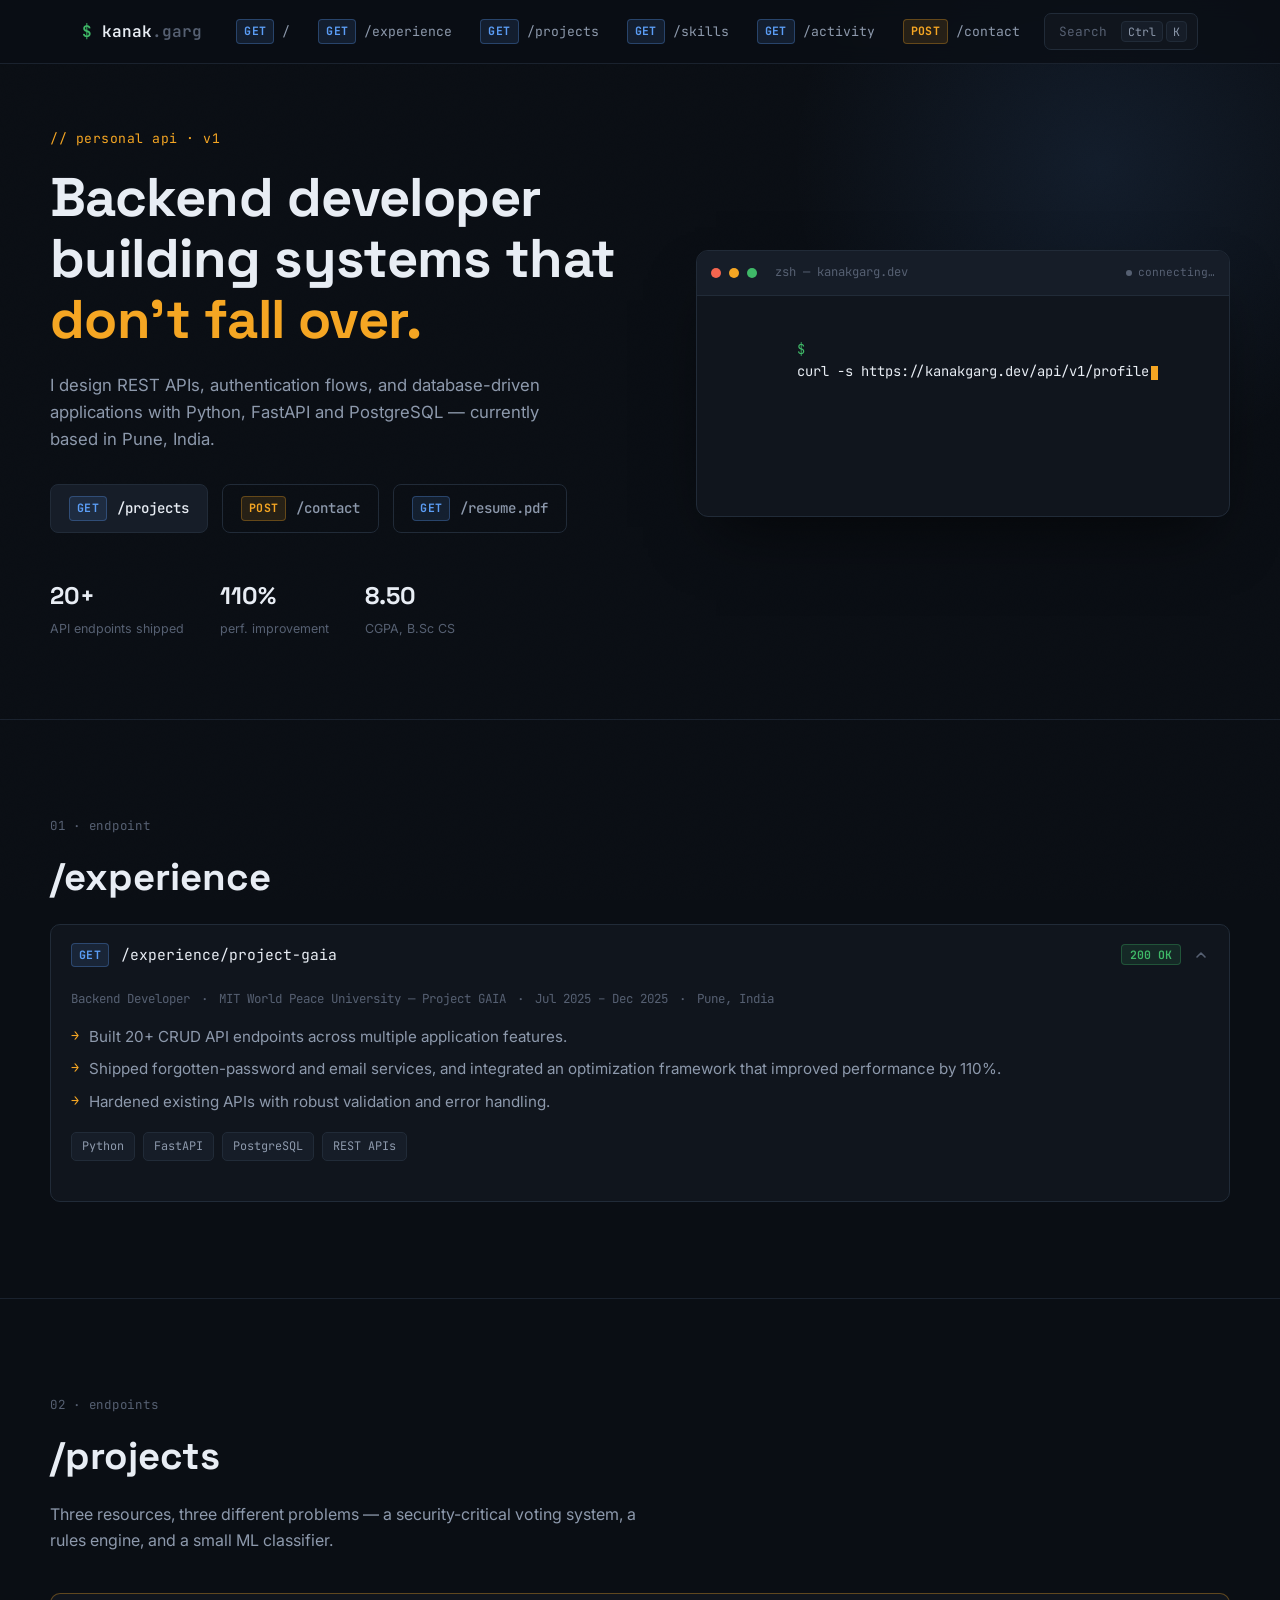
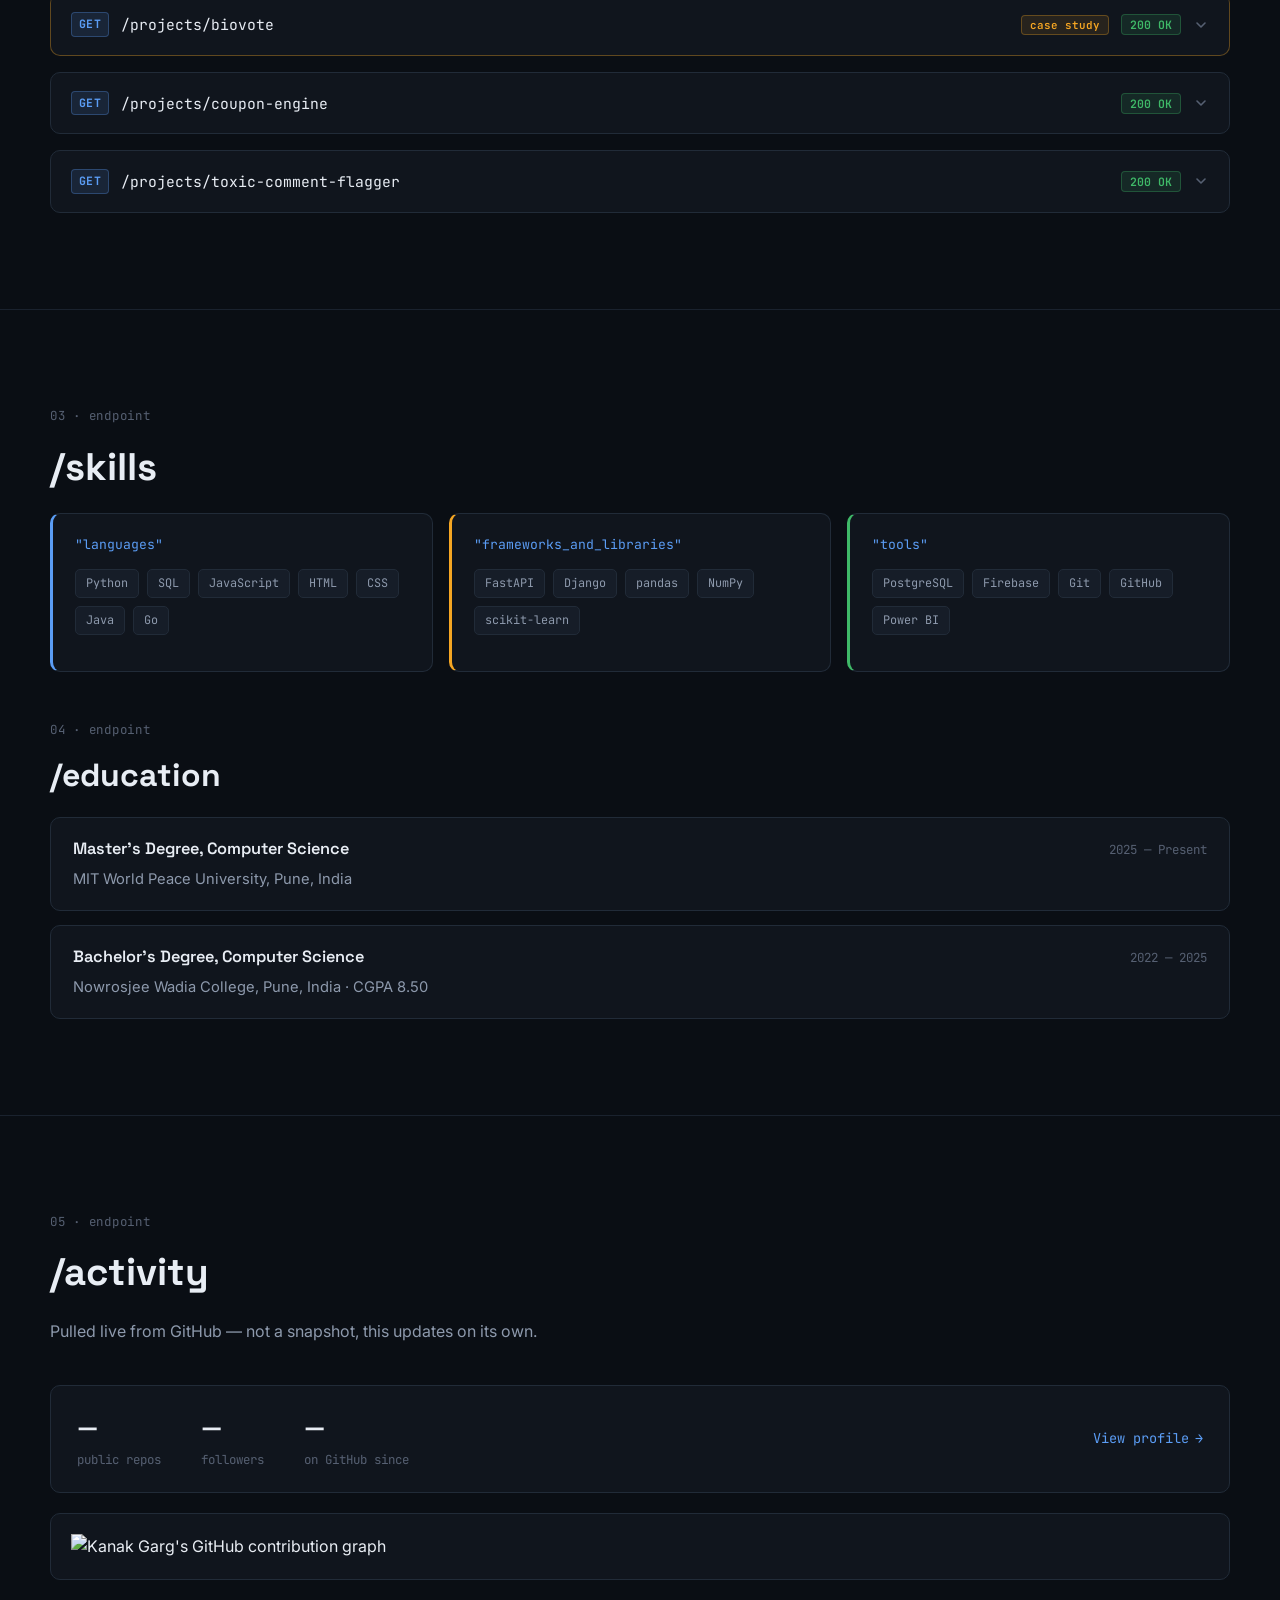
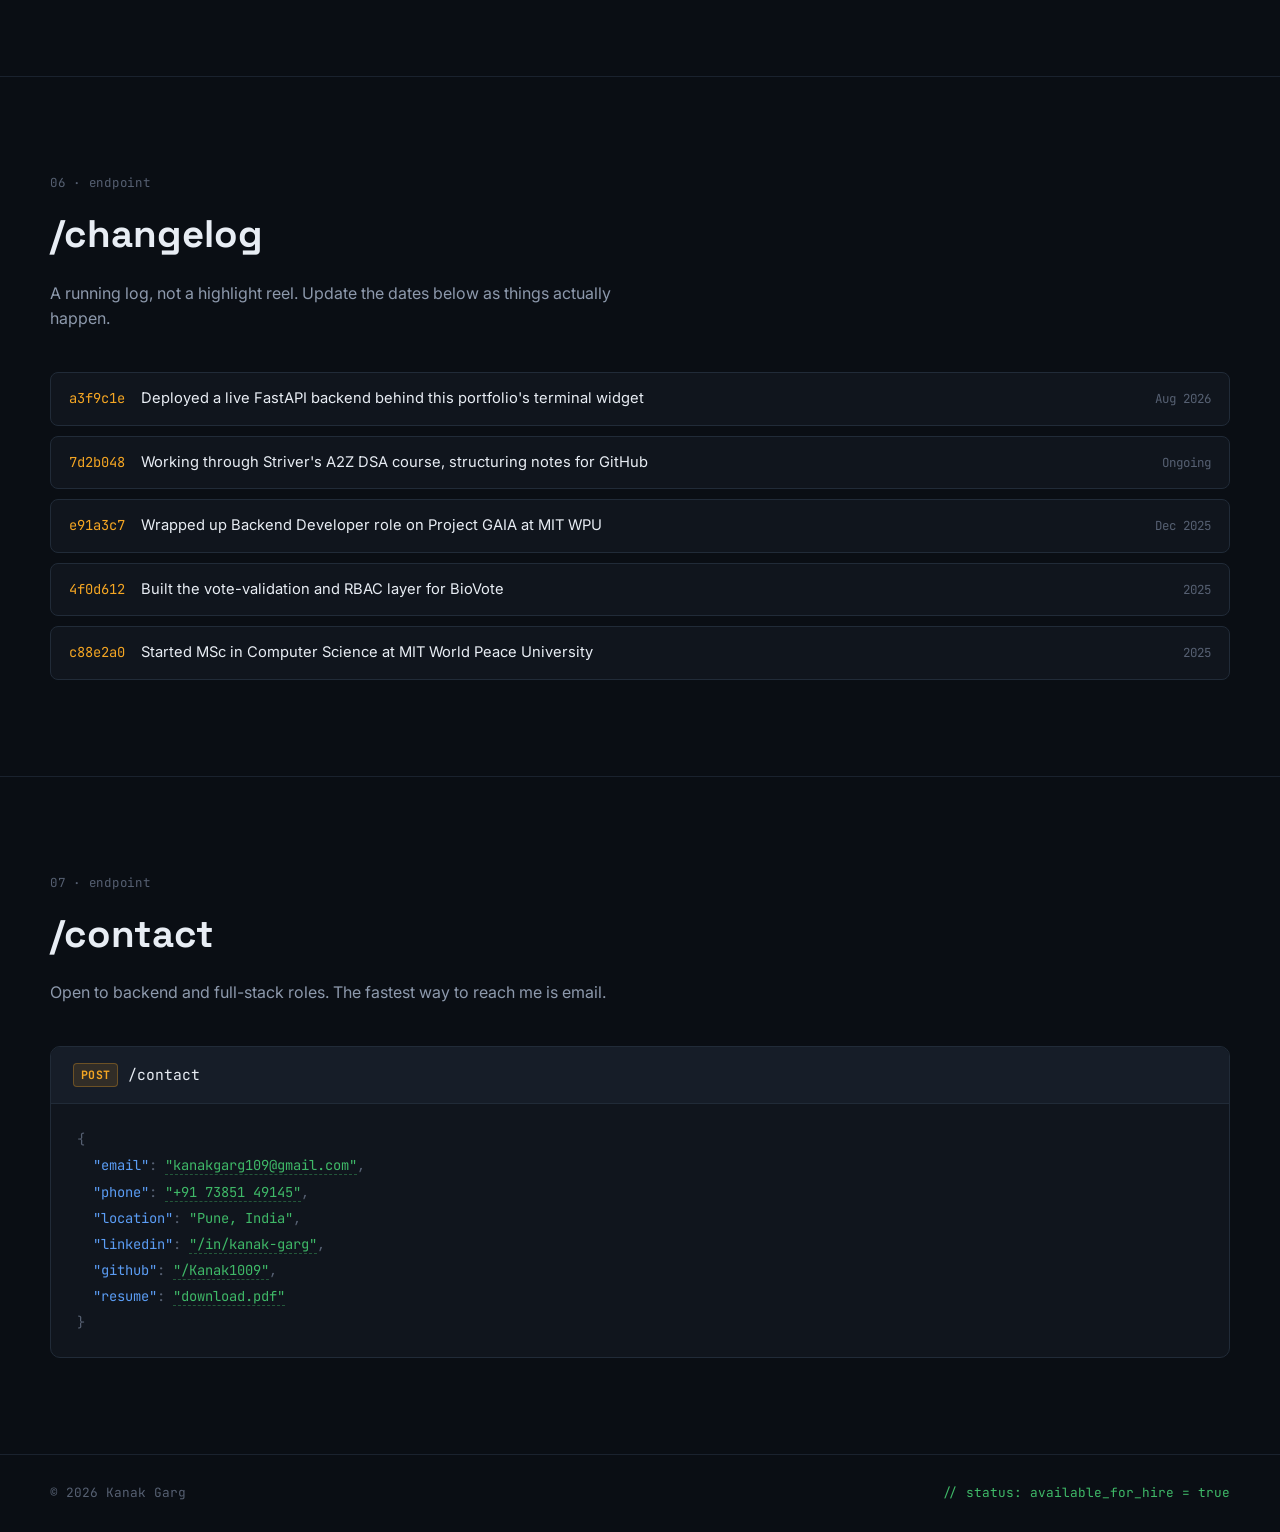
==== frontend/index.html @ e3834c94 "fix og:image and og:url to use absolute real domain" ====
<!DOCTYPE html>
<html lang="en">
<head>
<meta charset="UTF-8">
<meta name="viewport" content="width=device-width, initial-scale=1.0">
<title>Kanak Garg — Backend Developer</title>
<meta name="description" content="Kanak Garg — Backend Developer specializing in Python, FastAPI, PostgreSQL and REST API development.">

<link rel="icon" href="favicon.svg" type="image/svg+xml">
<link rel="alternate icon" href="favicon.png" type="image/png">

<meta property="og:type" content="website">
<meta property="og:title" content="Kanak Garg — Backend Developer">
<meta property="og:description" content="Backend Developer specializing in Python, FastAPI, PostgreSQL and REST API development.">
<meta property="og:image" content="https://kanak1009.github.io/KanakGarg/og-image.png">
<meta property="og:url" content="https://kanak1009.github.io/KanakGarg/">
<meta name="twitter:card" content="summary_large_image">
<meta name="twitter:title" content="Kanak Garg — Backend Developer">
<meta name="twitter:description" content="Backend Developer specializing in Python, FastAPI, PostgreSQL and REST API development.">
<meta name="twitter:image" content="https://kanak1009.github.io/KanakGarg/og-image.png">

<link rel="preconnect" href="https://fonts.googleapis.com">
<link rel="preconnect" href="https://fonts.gstatic.com" crossorigin>
<link href="https://fonts.googleapis.com/css2?family=Space+Grotesk:wght@400;500;600;700&family=JetBrains+Mono:wght@400;500;600;700&family=Inter:wght@400;500;600&display=swap" rel="stylesheet">
<link rel="stylesheet" href="style.css">

<script type="application/ld+json">
{
  "@context": "https://schema.org",
  "@type": "Person",
  "name": "Kanak Garg",
  "jobTitle": "Backend Developer",
  "email": "mailto:kanakgarg109@gmail.com",
  "telephone": "+91-7385149145",
  "address": { "@type": "PostalAddress", "addressLocality": "Pune", "addressCountry": "IN" },
  "url": "https://kanak1009.github.io/KanakGarg/",
  "sameAs": [
    "https://www.linkedin.com/in/kanak-garg-a339a3293/",
    "https://github.com/Kanak1009"
  ],
  "alumniOf": [
    { "@type": "CollegeOrUniversity", "name": "MIT World Peace University" },
    { "@type": "CollegeOrUniversity", "name": "Nowrosjee Wadia College" }
  ]
}
</script>
</head>
<body>

<div class="noise-overlay" aria-hidden="true"></div>

<!-- NAV -->
<nav class="navbar" id="navbar">
  <div class="nav-inner">
    <a href="#top" class="nav-logo">
      <span class="prompt-char">$</span> kanak<span class="dim">.garg</span>
    </a>
    <button class="nav-toggle" id="navToggle" aria-label="Toggle navigation" aria-expanded="false">
      <span></span><span></span><span></span>
    </button>
    <div class="nav-right">
      <ul class="nav-links" id="navLinks">
        <li><a href="#top"><span class="route-method get">GET</span>/</a></li>
        <li><a href="#experience"><span class="route-method get">GET</span>/experience</a></li>
        <li><a href="#projects"><span class="route-method get">GET</span>/projects</a></li>
        <li><a href="#skills"><span class="route-method get">GET</span>/skills</a></li>
        <li><a href="#activity"><span class="route-method get">GET</span>/activity</a></li>
        <li><a href="#contact"><span class="route-method post">POST</span>/contact</a></li>
      </ul>
      <button class="cmdk-trigger" id="cmdkTrigger" aria-label="Open command palette" type="button">
        <span>Search</span>
        <span class="cmdk-kbd"><kbd id="cmdkKbdMod">⌘</kbd><kbd>K</kbd></span>
      </button>
    </div>
  </div>
</nav>

<!-- COMMAND PALETTE -->
<div class="cmdk-overlay" id="cmdkOverlay" hidden>
  <div class="cmdk-panel" role="dialog" aria-modal="true" aria-label="Command palette">
    <div class="cmdk-input-row">
      <span class="prompt-char">$</span>
      <input type="text" id="cmdkInput" class="cmdk-input" placeholder="Type a command… try 'contact' or 'resume'" autocomplete="off" spellcheck="false">
      <kbd class="cmdk-esc">esc</kbd>
    </div>
    <ul class="cmdk-list" id="cmdkList"></ul>
  </div>
</div>

<!-- HERO -->
<header class="hero" id="top">
  <div class="hero-inner">
    <div class="hero-copy">
      <p class="eyebrow">// personal api &middot; v1</p>
      <h1 class="hero-title">Backend developer<br>building systems that<br><span class="accent-underline">don't fall over.</span></h1>
      <p class="hero-sub">I design REST APIs, authentication flows, and database-driven applications with Python, FastAPI and PostgreSQL — currently based in Pune, India.</p>
      <div class="hero-actions">
        <a href="#projects" class="btn btn-primary"><span class="route-method get">GET</span> /projects</a>
        <a href="#contact" class="btn btn-ghost"><span class="route-method post">POST</span> /contact</a>
        <a href="Kanak_Garg_Resume.pdf" download class="btn btn-ghost"><span class="route-method get">GET</span> /resume.pdf</a>
      </div>
      <div class="hero-stats">
        <div class="stat"><span class="stat-num">20+</span><span class="stat-label">API endpoints shipped</span></div>
        <div class="stat"><span class="stat-num">110%</span><span class="stat-label">perf. improvement</span></div>
        <div class="stat"><span class="stat-num">8.50</span><span class="stat-label">CGPA, B.Sc CS</span></div>
      </div>
    </div>

    <div class="terminal" id="terminal">
      <div class="terminal-titlebar">
        <span class="dot dot-red"></span><span class="dot dot-amber"></span><span class="dot dot-green"></span>
        <span class="terminal-title">zsh — kanakgarg.dev</span>
        <span class="terminal-status" id="terminalStatus"><span class="status-dot"></span><span id="terminalStatusText">connecting…</span></span>
      </div>
      <div class="terminal-body">
        <div class="terminal-line">
          <span class="prompt-char">$</span>
          <span id="typedCommand"></span><span class="cursor" id="typeCursor">&nbsp;</span>
        </div>
        <pre class="terminal-response" id="terminalResponse" aria-live="polite"></pre>
      </div>
    </div>
  </div>
</header>

<main>

  <!-- EXPERIENCE -->
  <section class="section" id="experience">
    <div class="section-inner">
      <p class="section-eyebrow">01 &middot; endpoint</p>
      <h2 class="section-title">/experience</h2>

      <article class="endpoint-card reveal">
        <button class="endpoint-header" aria-expanded="true" data-toggle>
          <span class="route-method get">GET</span>
          <span class="endpoint-path">/experience/project-gaia</span>
          <span class="endpoint-status status-200">200 OK</span>
          <svg class="chevron" width="16" height="16" viewBox="0 0 16 16"><path d="M4 6l4 4 4-4" stroke="currentColor" stroke-width="1.6" fill="none" stroke-linecap="round" stroke-linejoin="round"/></svg>
        </button>
        <div class="endpoint-body">
          <div class="endpoint-meta">
            <span class="meta-item">Backend Developer</span>
            <span class="meta-sep">&middot;</span>
            <span class="meta-item">MIT World Peace University — Project GAIA</span>
            <span class="meta-sep">&middot;</span>
            <span class="meta-item">Jul 2025 – Dec 2025</span>
            <span class="meta-sep">&middot;</span>
            <span class="meta-item">Pune, India</span>
          </div>
          <ul class="bullet-list">
            <li>Built 20+ CRUD API endpoints across multiple application features.</li>
            <li>Shipped forgotten-password and email services, and integrated an optimization framework that improved performance by 110%.</li>
            <li>Hardened existing APIs with robust validation and error handling.</li>
          </ul>
          <div class="tag-row">
            <span class="tag">Python</span><span class="tag">FastAPI</span><span class="tag">PostgreSQL</span><span class="tag">REST APIs</span>
          </div>
        </div>
      </article>
    </div>
  </section>

  <!-- PROJECTS -->
  <section class="section" id="projects">
    <div class="section-inner">
      <p class="section-eyebrow">02 &middot; endpoints</p>
      <h2 class="section-title">/projects</h2>
      <p class="section-sub">Three resources, three different problems — a security-critical voting system, a rules engine, and a small ML classifier.</p>

      <div class="endpoint-list">

        <!-- BioVote -->
        <article class="endpoint-card endpoint-card--featured reveal">
          <button class="endpoint-header" aria-expanded="false" data-toggle>
            <span class="route-method get">GET</span>
            <span class="endpoint-path">/projects/biovote</span>
            <span class="featured-badge">case study</span>
            <span class="endpoint-status status-200">200 OK</span>
            <svg class="chevron" width="16" height="16" viewBox="0 0 16 16"><path d="M4 6l4 4 4-4" stroke="currentColor" stroke-width="1.6" fill="none" stroke-linecap="round" stroke-linejoin="round"/></svg>
          </button>
          <div class="endpoint-body">
            <p class="endpoint-desc">Biometric Voter Verification System — a group project built to explore what a booth-level identity and vote-integrity system actually requires under the hood.</p>

            <div class="case-block">
              <p class="case-label">// the problem</p>
              <p class="case-text">A polling booth needs more than "check a fingerprint and let someone vote." Officers need to be authenticated separately from voters. Every booth needs its own dashboard and audit trail. And the system has to make it structurally impossible for the same voter to be recorded twice — even if two booths query the same record seconds apart.</p>
            </div>

            <div class="case-block">
              <p class="case-label">// the approach</p>
              <p class="case-text">I worked on the backend: REST APIs in Go covering officer login, voter lookup, booth dashboards, and audit logs, with Firebase Firestore behind it for real-time voter records and polling-booth data. Access control runs on JWT authentication with role-based access control, so an officer's token scopes exactly what that officer's booth is allowed to see or modify.</p>
            </div>

            <div class="case-block">
              <p class="case-label">// the key decision</p>
              <p class="case-text">Duplicate-vote prevention was the part that couldn't be an afterthought. Vote validation runs as a transaction rather than a simple read-then-write — so a "check eligibility, then mark as voted" sequence can't be split by two concurrent requests hitting the same record. It's the same class of problem as double-spending in a ledger: correctness matters more than speed here, and the transaction boundary is where that gets enforced.</p>
            </div>

            <div class="tag-row">
              <span class="tag">Go</span><span class="tag">Firebase Firestore</span><span class="tag">JWT</span><span class="tag">RBAC</span><span class="tag">Transactional writes</span>
            </div>
            <a href="https://github.com/MidhunManu/BioVote" target="_blank" rel="noopener" class="source-link">View source <span aria-hidden="true">&rarr;</span></a>
          </div>
        </article>

        <!-- Coupon Engine -->
        <article class="endpoint-card reveal">
          <button class="endpoint-header" aria-expanded="false" data-toggle>
            <span class="route-method get">GET</span>
            <span class="endpoint-path">/projects/coupon-engine</span>
            <span class="endpoint-status status-200">200 OK</span>
            <svg class="chevron" width="16" height="16" viewBox="0 0 16 16"><path d="M4 6l4 4 4-4" stroke="currentColor" stroke-width="1.6" fill="none" stroke-linecap="round" stroke-linejoin="round"/></svg>
          </button>
          <div class="endpoint-body">
            <p class="endpoint-desc">Coupon Recommendation Engine — a solo project. A rule-based engine in Python that maximizes customer savings at checkout.</p>
            <ul class="bullet-list">
              <li>Eligibility checks for validity dates, minimum cart value, and category applicability.</li>
              <li>Discount logic for both percentage-based and flat-value coupons.</li>
              <li>CLI interface, with unit tests written using pytest.</li>
            </ul>
            <div class="tag-row">
              <span class="tag">Python</span><span class="tag">pytest</span><span class="tag">CLI</span>
            </div>
            <a href="https://github.com/Kanak1009/Smart-Coupon-Recommendation" target="_blank" rel="noopener" class="source-link">View source <span aria-hidden="true">&rarr;</span></a>
          </div>
        </article>

        <!-- Toxic Comment Flagger -->
        <article class="endpoint-card reveal">
          <button class="endpoint-header" aria-expanded="false" data-toggle>
            <span class="route-method get">GET</span>
            <span class="endpoint-path">/projects/toxic-comment-flagger</span>
            <span class="endpoint-status status-200">200 OK</span>
            <svg class="chevron" width="16" height="16" viewBox="0 0 16 16"><path d="M4 6l4 4 4-4" stroke="currentColor" stroke-width="1.6" fill="none" stroke-linecap="round" stroke-linejoin="round"/></svg>
          </button>
          <div class="endpoint-body">
            <p class="endpoint-desc">A machine learning system that classifies comments into toxic, obscene, insult, and sarcastic categories.</p>
            <ul class="bullet-list">
              <li>TF-IDF vectorization for text preprocessing and feature extraction.</li>
              <li>A neural network built from Dense layers with ReLU and Sigmoid activations.</li>
              <li>Trained with backpropagation, with an end-to-end prediction pipeline.</li>
            </ul>
            <div class="tag-row">
              <span class="tag">Python</span><span class="tag">scikit-learn</span><span class="tag">Neural Networks</span><span class="tag">TF-IDF</span>
            </div>
            <a href="https://github.com/Kanak1009/Toxic-Comment-Flagger-ML" target="_blank" rel="noopener" class="source-link">View source <span aria-hidden="true">&rarr;</span></a>
          </div>
        </article>

      </div>
    </div>
  </section>

  <!-- SKILLS -->
  <section class="section" id="skills">
    <div class="section-inner">
      <p class="section-eyebrow">03 &middot; endpoint</p>
      <h2 class="section-title">/skills</h2>

      <div class="skills-grid">
        <div class="skills-block reveal skills-block--blue">
          <p class="skills-key"><span class="jk">"languages"</span></p>
          <div class="tag-row">
            <span class="tag">Python</span><span class="tag">SQL</span><span class="tag">JavaScript</span><span class="tag">HTML</span><span class="tag">CSS</span><span class="tag">Java</span><span class="tag">Go</span>
          </div>
        </div>
        <div class="skills-block reveal skills-block--amber">
          <p class="skills-key"><span class="jk">"frameworks_and_libraries"</span></p>
          <div class="tag-row">
            <span class="tag">FastAPI</span><span class="tag">Django</span><span class="tag">pandas</span><span class="tag">NumPy</span><span class="tag">scikit-learn</span>
          </div>
        </div>
        <div class="skills-block reveal skills-block--green">
          <p class="skills-key"><span class="jk">"tools"</span></p>
          <div class="tag-row">
            <span class="tag">PostgreSQL</span><span class="tag">Firebase</span><span class="tag">Git</span><span class="tag">GitHub</span><span class="tag">Power BI</span>
          </div>
        </div>
      </div>

      <div class="edu-block reveal">
        <p class="section-eyebrow" style="margin-top: 3rem;">04 &middot; endpoint</p>
        <h2 class="section-title" style="font-size: clamp(1.5rem, 3vw, 2rem);">/education</h2>
        <div class="edu-list">
          <div class="edu-item">
            <div class="edu-top">
              <span class="edu-degree">Master's Degree, Computer Science</span>
              <span class="edu-date">2025 — Present</span>
            </div>
            <span class="edu-school">MIT World Peace University, Pune, India</span>
          </div>
          <div class="edu-item">
            <div class="edu-top">
              <span class="edu-degree">Bachelor's Degree, Computer Science</span>
              <span class="edu-date">2022 — 2025</span>
            </div>
            <span class="edu-school">Nowrosjee Wadia College, Pune, India &middot; CGPA 8.50</span>
          </div>
        </div>
      </div>
    </div>
  </section>

  <!-- ACTIVITY -->
  <section class="section" id="activity">
    <div class="section-inner">
      <p class="section-eyebrow">05 &middot; endpoint</p>
      <h2 class="section-title">/activity</h2>
      <p class="section-sub">Pulled live from GitHub — not a snapshot, this updates on its own.</p>

      <div class="activity-stats reveal" id="ghStats">
        <div class="gh-stat">
          <span class="gh-stat-num" id="ghRepos">—</span>
          <span class="gh-stat-label">public repos</span>
        </div>
        <div class="gh-stat">
          <span class="gh-stat-num" id="ghFollowers">—</span>
          <span class="gh-stat-label">followers</span>
        </div>
        <div class="gh-stat">
          <span class="gh-stat-num" id="ghSince">—</span>
          <span class="gh-stat-label">on GitHub since</span>
        </div>
        <a href="https://github.com/Kanak1009" target="_blank" rel="noopener" class="source-link gh-stat-link">View profile <span aria-hidden="true">&rarr;</span></a>
      </div>

      <div class="activity-graph reveal">
        <img src="https://ghchart.rshah.org/5B9DF5/Kanak1009" alt="Kanak Garg's GitHub contribution graph" class="gh-chart" loading="lazy">
      </div>
    </div>
  </section>

  <!-- CHANGELOG -->
  <section class="section" id="changelog">
    <div class="section-inner">
      <p class="section-eyebrow">06 &middot; endpoint</p>
      <h2 class="section-title">/changelog</h2>
      <p class="section-sub">A running log, not a highlight reel. Update the dates below as things actually happen.</p>

      <ul class="changelog-list reveal">
        <li class="changelog-item">
          <span class="changelog-hash">a3f9c1e</span>
          <span class="changelog-msg">Deployed a live FastAPI backend behind this portfolio's terminal widget</span>
          <span class="changelog-date">Aug 2026</span>
        </li>
        <li class="changelog-item">
          <span class="changelog-hash">7d2b048</span>
          <span class="changelog-msg">Working through Striver's A2Z DSA course, structuring notes for GitHub</span>
          <span class="changelog-date">Ongoing</span>
        </li>
        <li class="changelog-item">
          <span class="changelog-hash">e91a3c7</span>
          <span class="changelog-msg">Wrapped up Backend Developer role on Project GAIA at MIT WPU</span>
          <span class="changelog-date">Dec 2025</span>
        </li>
        <li class="changelog-item">
          <span class="changelog-hash">4f0d612</span>
          <span class="changelog-msg">Built the vote-validation and RBAC layer for BioVote</span>
          <span class="changelog-date">2025</span>
        </li>
        <li class="changelog-item">
          <span class="changelog-hash">c88e2a0</span>
          <span class="changelog-msg">Started MSc in Computer Science at MIT World Peace University</span>
          <span class="changelog-date">2025</span>
        </li>
      </ul>
    </div>
  </section>

  <!-- CONTACT -->
  <section class="section" id="contact">
    <div class="section-inner">
      <p class="section-eyebrow">07 &middot; endpoint</p>
      <h2 class="section-title">/contact</h2>
      <p class="section-sub">Open to backend and full-stack roles. The fastest way to reach me is email.</p>

      <div class="contact-panel reveal">
        <div class="contact-request">
          <span class="route-method post">POST</span> <span class="endpoint-path">/contact</span>
        </div>
        <div class="contact-body">
          <pre class="json-view"><span class="jp">{</span>
  <span class="jk">"email"</span><span class="jp">:</span> <a href="mailto:kanakgarg109@gmail.com" class="js contact-value">"kanakgarg109@gmail.com"</a><span class="jp">,</span>
  <span class="jk">"phone"</span><span class="jp">:</span> <a href="tel:+917385149145" class="js contact-value">"+91 73851 49145"</a><span class="jp">,</span>
  <span class="jk">"location"</span><span class="jp">:</span> <span class="js">"Pune, India"</span><span class="jp">,</span>
  <span class="jk">"linkedin"</span><span class="jp">:</span> <a href="https://www.linkedin.com/in/kanak-garg-a339a3293/" target="_blank" rel="noopener" class="js contact-value">"/in/kanak-garg"</a><span class="jp">,</span>
  <span class="jk">"github"</span><span class="jp">:</span> <a href="https://github.com/Kanak1009" target="_blank" rel="noopener" class="js contact-value">"/Kanak1009"</a><span class="jp">,</span>
  <span class="jk">"resume"</span><span class="jp">:</span> <a href="Kanak_Garg_Resume.pdf" download class="js contact-value">"download.pdf"</a>
<span class="jp">}</span></pre>
        </div>
      </div>
    </div>
  </section>

</main>

<footer class="footer">
  <div class="footer-inner">
    <span>&copy; <span id="year"></span> Kanak Garg</span>
    <span class="footer-dim">// status: available_for_hire = true</span>
  </div>
</footer>

<script src="script.js"></script>
</body>
</html>
---- frontend/style.css ----
/* ============ tokens ============ */
:root{
  --bg: #0A0E14;
  --bg-surface: #10151D;
  --bg-elevated: #161D28;
  --border: #212B38;
  --border-soft: #1A222E;
  --text-primary: #E8EDF4;
  --text-secondary: #8D99AC;
  --text-tertiary: #566072;
  --accent-amber: #F5A623;
  --accent-blue: #5B9DF5;
  --accent-green: #3FB968;
  --accent-red: #F5654F;

  --font-display: 'Space Grotesk', 'Segoe UI', system-ui, -apple-system, sans-serif;
  --font-mono: 'JetBrains Mono', 'SFMono-Regular', Consolas, 'Liberation Mono', Menlo, monospace;
  --font-body: 'Inter', 'Segoe UI', system-ui, -apple-system, sans-serif;

  --radius: 10px;
  --nav-h: 64px;
}

*{ box-sizing: border-box; margin: 0; padding: 0; }

html{ scroll-behavior: smooth; }

@media (prefers-reduced-motion: reduce){
  html{ scroll-behavior: auto; }
  *{ animation-duration: 0.01ms !important; animation-iteration-count: 1 !important; transition-duration: 0.01ms !important; }
}

body{
  background: var(--bg);
  color: var(--text-primary);
  font-family: var(--font-body);
  line-height: 1.6;
  -webkit-font-smoothing: antialiased;
  overflow-x: hidden;
}

a{ color: inherit; text-decoration: none; }
ul{ list-style: none; }

.noise-overlay{
  position: fixed; inset: 0; pointer-events: none; z-index: 1;
  opacity: 0.025; mix-blend-mode: overlay;
  background-image: url("data:image/svg+xml,%3Csvg xmlns='http://www.w3.org/2000/svg' width='60' height='60'%3E%3Cfilter id='n'%3E%3CfeTurbulence type='fractalNoise' baseFrequency='0.9' numOctaves='2' stitchTiles='stitch'/%3E%3C/filter%3E%3Crect width='100%25' height='100%25' filter='url(%23n)'/%3E%3C/svg%3E");
}

::selection{ background: var(--accent-amber); color: #0A0E14; }

:focus-visible{
  outline: 2px solid var(--accent-blue);
  outline-offset: 3px;
  border-radius: 4px;
}

/* ============ shared bits ============ */
.route-method{
  font-family: var(--font-mono);
  font-size: 0.72rem;
  font-weight: 700;
  letter-spacing: 0.03em;
  padding: 2px 7px;
  border-radius: 4px;
  line-height: 1.6;
}
.route-method.get{ color: var(--accent-blue); background: rgba(91,157,245,0.12); border: 1px solid rgba(91,157,245,0.3); }
.route-method.post{ color: var(--accent-amber); background: rgba(245,166,35,0.12); border: 1px solid rgba(245,166,35,0.3); }

.prompt-char{ color: var(--accent-green); font-family: var(--font-mono); }
.dim{ color: var(--text-tertiary); }

/* ============ nav ============ */
.navbar{
  position: fixed; top: 0; left: 0; right: 0; z-index: 100;
  height: var(--nav-h);
  background: rgba(10,14,20,0.75);
  backdrop-filter: blur(10px);
  border-bottom: 1px solid var(--border-soft);
}
.nav-inner{
  max-width: 1180px; margin: 0 auto; height: 100%;
  padding: 0 32px;
  display: flex; align-items: center; justify-content: space-between;
}
.nav-logo{
  font-family: var(--font-mono);
  font-size: 1rem;
  font-weight: 600;
  color: var(--text-primary);
}
.nav-right{
  display: flex; align-items: center; gap: 24px;
}
.nav-links{
  display: flex; align-items: center; gap: 28px;
  font-family: var(--font-mono);
  font-size: 0.82rem;
}
.nav-links a{
  display: inline-flex; align-items: center; gap: 8px;
  color: var(--text-secondary);
  transition: color 0.15s ease;
  white-space: nowrap;
}
.nav-links a:hover{ color: var(--text-primary); }

.nav-toggle{
  display: none;
  flex-direction: column; justify-content: center; gap: 5px;
  width: 32px; height: 32px;
  background: none; border: none; cursor: pointer;
}
.nav-toggle span{
  display: block; height: 2px; width: 100%;
  background: var(--text-primary); border-radius: 2px;
  transition: transform 0.2s ease, opacity 0.2s ease;
}

/* ============ command palette trigger ============ */
.cmdk-trigger{
  display: flex; align-items: center; gap: 14px;
  font-family: var(--font-mono);
  font-size: 0.8rem;
  color: var(--text-tertiary);
  background: var(--bg-surface);
  border: 1px solid var(--border);
  border-radius: 7px;
  padding: 7px 10px 7px 14px;
  cursor: pointer;
  transition: border-color 0.15s ease, color 0.15s ease;
}
.cmdk-trigger:hover{ border-color: var(--accent-blue); color: var(--text-secondary); }
.cmdk-kbd{ display: flex; gap: 3px; }
.cmdk-kbd kbd, .cmdk-esc{
  font-family: var(--font-mono);
  font-size: 0.72rem;
  background: var(--bg-elevated);
  border: 1px solid var(--border);
  border-radius: 4px;
  padding: 2px 6px;
  color: var(--text-secondary);
}

/* ============ command palette ============ */
.cmdk-overlay{
  position: fixed; inset: 0; z-index: 200;
  background: rgba(6,9,14,0.7);
  backdrop-filter: blur(3px);
  display: flex; align-items: flex-start; justify-content: center;
  padding: 14vh 20px 20px;
}
.cmdk-overlay[hidden]{ display: none; }

.cmdk-panel{
  width: 100%; max-width: 560px;
  background: var(--bg-surface);
  border: 1px solid var(--border);
  border-radius: 12px;
  box-shadow: 0 30px 70px -20px rgba(0,0,0,0.7);
  overflow: hidden;
  animation: cmdkIn 0.15s ease;
}
@keyframes cmdkIn{ from{ opacity: 0; transform: translateY(-8px); } to{ opacity: 1; transform: translateY(0); } }

.cmdk-input-row{
  display: flex; align-items: center; gap: 12px;
  padding: 16px 18px;
  border-bottom: 1px solid var(--border);
}
.cmdk-input{
  flex: 1;
  background: none; border: none; outline: none;
  font-family: var(--font-mono);
  font-size: 0.95rem;
  color: var(--text-primary);
}
.cmdk-input::placeholder{ color: var(--text-tertiary); }

.cmdk-list{
  max-height: 340px;
  overflow-y: auto;
  padding: 8px;
}
.cmdk-item{
  display: flex; align-items: center; gap: 12px;
  padding: 10px 12px;
  border-radius: 7px;
  cursor: pointer;
  font-family: var(--font-mono);
  font-size: 0.86rem;
  color: var(--text-secondary);
}
.cmdk-item .cmdk-item-label{ flex: 1; color: var(--text-primary); }
.cmdk-item .cmdk-item-hint{ color: var(--text-tertiary); font-size: 0.76rem; }
.cmdk-item.active{ background: var(--bg-elevated); }
.cmdk-item.active .cmdk-item-label{ color: var(--text-primary); }
.cmdk-empty{
  padding: 24px 12px;
  text-align: center;
  color: var(--text-tertiary);
  font-family: var(--font-mono);
  font-size: 0.85rem;
}

/* terminal status */
.terminal-status{
  margin-left: auto;
  display: flex; align-items: center; gap: 6px;
  font-family: var(--font-mono);
  font-size: 0.7rem;
  color: var(--text-tertiary);
}
.status-dot{
  width: 6px; height: 6px; border-radius: 50%;
  background: var(--text-tertiary);
}
.terminal-status.is-live .status-dot{ background: var(--accent-green); box-shadow: 0 0 6px var(--accent-green); }
.terminal-status.is-cached .status-dot{ background: var(--accent-amber); }

/* ============ hero ============ */
.hero{
  padding: calc(var(--nav-h) + 64px) 32px 80px;
  position: relative;
  overflow: hidden;
}
.hero::before{
  content: "";
  position: absolute;
  top: -20%; right: -10%;
  width: 620px; height: 620px;
  background: radial-gradient(circle, rgba(91,157,245,0.10) 0%, rgba(91,157,245,0) 70%);
  pointer-events: none;
}
.hero-inner{
  max-width: 1180px; margin: 0 auto;
  display: grid; grid-template-columns: 1.05fr 0.95fr; gap: 56px;
  align-items: center;
  position: relative; z-index: 2;
}

.eyebrow{
  font-family: var(--font-mono);
  font-size: 0.82rem;
  color: var(--accent-amber);
  letter-spacing: 0.04em;
  margin-bottom: 18px;
}

.hero-title{
  font-family: var(--font-display);
  font-size: clamp(2.1rem, 4.4vw, 3.4rem);
  font-weight: 700;
  line-height: 1.12;
  letter-spacing: -0.01em;
  margin-bottom: 22px;
}
.accent-underline{
  position: relative;
  color: var(--accent-amber);
}

.hero-sub{
  color: var(--text-secondary);
  font-size: 1.05rem;
  max-width: 46ch;
  margin-bottom: 32px;
}

.hero-actions{
  display: flex; gap: 14px; flex-wrap: wrap;
  margin-bottom: 44px;
}
.btn{
  display: inline-flex; align-items: center; gap: 10px;
  font-family: var(--font-mono);
  font-size: 0.88rem; font-weight: 500;
  padding: 11px 18px;
  border-radius: 8px;
  border: 1px solid var(--border);
  transition: border-color 0.15s ease, transform 0.15s ease, background 0.15s ease;
}
.btn-primary{ background: var(--bg-elevated); color: var(--text-primary); }
.btn-primary:hover{ border-color: var(--accent-blue); transform: translateY(-1px); }
.btn-ghost{ background: transparent; color: var(--text-secondary); }
.btn-ghost:hover{ border-color: var(--accent-amber); color: var(--text-primary); transform: translateY(-1px); }

.hero-stats{
  display: flex; gap: 36px; flex-wrap: wrap;
}
.stat{ display: flex; flex-direction: column; gap: 4px; }
.stat-num{
  font-family: var(--font-display);
  font-size: 1.5rem; font-weight: 700;
  color: var(--text-primary);
}
.stat-label{
  font-size: 0.78rem;
  color: var(--text-tertiary);
}

/* terminal */
.terminal{
  background: var(--bg-surface);
  border: 1px solid var(--border);
  border-radius: 12px;
  overflow: hidden;
  box-shadow: 0 30px 60px -20px rgba(0,0,0,0.6);
}
.terminal-titlebar{
  display: flex; align-items: center; gap: 8px;
  padding: 12px 14px;
  background: var(--bg-elevated);
  border-bottom: 1px solid var(--border);
}
.dot{ width: 10px; height: 10px; border-radius: 50%; }
.dot-red{ background: #F5654F; }
.dot-amber{ background: #F5A623; }
.dot-green{ background: #3FB968; }
.terminal-title{
  margin-left: 10px;
  font-family: var(--font-mono);
  font-size: 0.76rem;
  color: var(--text-tertiary);
}
.terminal-body{
  padding: 20px 20px 24px;
  font-family: var(--font-mono);
  font-size: 0.86rem;
  min-height: 220px;
}
.terminal-line{ color: var(--text-primary); white-space: pre-wrap; word-break: break-word; }
.cursor{
  display: inline-block; width: 7px; height: 1em; background: var(--accent-amber);
  vertical-align: text-bottom; margin-left: 2px;
  animation: blink 1s step-end infinite;
}
@keyframes blink{ 50%{ opacity: 0; } }
.terminal-response{
  margin-top: 14px;
  color: var(--text-secondary);
  white-space: pre-wrap;
  opacity: 0;
  transform: translateY(4px);
  transition: opacity 0.4s ease, transform 0.4s ease;
}
.terminal-response.show{ opacity: 1; transform: translateY(0); }
.terminal-response .jk{ color: var(--accent-blue); }
.terminal-response .js{ color: var(--accent-green); }
.terminal-response .jp{ color: var(--text-tertiary); }
.terminal-response .jb{ color: var(--accent-amber); }

/* ============ sections ============ */
.section{ padding: 96px 32px; border-top: 1px solid var(--border-soft); }
.section-inner{ max-width: 1180px; margin: 0 auto; }

.section-eyebrow{
  font-family: var(--font-mono);
  font-size: 0.78rem;
  color: var(--text-tertiary);
  letter-spacing: 0.06em;
  margin-bottom: 10px;
}
.section-title{
  font-family: var(--font-display);
  font-size: clamp(1.7rem, 3.4vw, 2.4rem);
  font-weight: 700;
  margin-bottom: 16px;
}
.section-sub{
  color: var(--text-secondary);
  max-width: 62ch;
  margin-bottom: 40px;
}

/* reveal on scroll */
.reveal{
  opacity: 0;
  transform: translateY(18px);
  transition: opacity 0.6s ease, transform 0.6s ease;
}
.reveal.visible{ opacity: 1; transform: translateY(0); }

/* endpoint cards */
.endpoint-list{ display: flex; flex-direction: column; gap: 16px; }
.endpoint-card{
  background: var(--bg-surface);
  border: 1px solid var(--border);
  border-radius: var(--radius);
  overflow: hidden;
}
.endpoint-header{
  width: 100%;
  display: flex; align-items: center; gap: 12px;
  padding: 18px 20px;
  background: none; border: none;
  cursor: pointer;
  font-family: var(--font-mono);
  color: var(--text-primary);
  text-align: left;
}
.endpoint-path{ font-size: 0.92rem; flex: 1; }
.endpoint-status{
  font-size: 0.72rem;
  font-weight: 600;
  padding: 2px 8px;
  border-radius: 4px;
}
.status-200{ color: var(--accent-green); background: rgba(63,185,104,0.12); border: 1px solid rgba(63,185,104,0.3); }

.chevron{ color: var(--text-tertiary); transition: transform 0.25s ease; flex-shrink: 0; }
.endpoint-header[aria-expanded="true"] .chevron{ transform: rotate(180deg); }

.endpoint-body{
  padding: 0 20px;
  max-height: 0;
  overflow: hidden;
  transition: max-height 0.35s ease, padding 0.35s ease;
}
.endpoint-header[aria-expanded="true"] + .endpoint-body{
  padding: 0 20px 24px;
}

.endpoint-meta{
  font-family: var(--font-mono);
  font-size: 0.78rem;
  color: var(--text-tertiary);
  margin-bottom: 16px;
  padding-top: 4px;
}
.meta-sep{ margin: 0 4px; }

.endpoint-desc{ color: var(--text-secondary); margin-bottom: 16px; max-width: 68ch; }

.bullet-list{ display: flex; flex-direction: column; gap: 8px; margin-bottom: 18px; }
.bullet-list li{
  position: relative;
  padding-left: 18px;
  color: var(--text-secondary);
  font-size: 0.95rem;
}
.bullet-list li::before{
  content: "→";
  position: absolute; left: 0; color: var(--accent-amber);
  font-family: var(--font-mono);
  font-size: 0.85rem;
}

.tag-row{ display: flex; flex-wrap: wrap; gap: 8px; margin-bottom: 16px; }
.tag{
  font-family: var(--font-mono);
  font-size: 0.74rem;
  color: var(--text-secondary);
  background: var(--bg-elevated);
  border: 1px solid var(--border);
  padding: 4px 10px;
  border-radius: 5px;
}

.source-link{
  display: inline-flex; align-items: center; gap: 6px;
  font-family: var(--font-mono);
  font-size: 0.85rem;
  color: var(--accent-blue);
  transition: gap 0.15s ease;
}
.source-link:hover{ gap: 10px; }

/* featured case-study card */
.endpoint-card--featured{ border-color: rgba(245,166,35,0.35); }
.featured-badge{
  font-family: var(--font-mono);
  font-size: 0.68rem;
  font-weight: 600;
  color: var(--accent-amber);
  background: rgba(245,166,35,0.1);
  border: 1px solid rgba(245,166,35,0.3);
  padding: 2px 8px;
  border-radius: 4px;
}
.case-block{ margin-bottom: 18px; }
.case-label{
  font-family: var(--font-mono);
  font-size: 0.78rem;
  color: var(--accent-amber);
  margin-bottom: 6px;
}
.case-text{
  color: var(--text-secondary);
  font-size: 0.95rem;
  max-width: 70ch;
}

/* json panel (skills) */
.json-panel{
  background: var(--bg-surface);
  border: 1px solid var(--border);
  border-radius: var(--radius);
  padding: 24px 26px;
  overflow-x: auto;
}
.json-view{
  font-family: var(--font-mono);
  font-size: 0.86rem;
  line-height: 1.9;
  white-space: pre;
}
.jk{ color: var(--accent-blue); }
.js{ color: var(--accent-green); }
.jp{ color: var(--text-tertiary); }
.contact-value{ transition: color 0.15s ease; border-bottom: 1px dashed rgba(63,185,104,0.4); }
.contact-value:hover{ color: var(--accent-amber); border-color: var(--accent-amber); }

/* skills grid */
.skills-grid{ display: grid; grid-template-columns: repeat(3, 1fr); gap: 16px; }
.skills-block{
  background: var(--bg-surface);
  border: 1px solid var(--border);
  border-left: 3px solid var(--border);
  border-radius: var(--radius);
  padding: 20px 22px;
}
.skills-block--blue{ border-left-color: var(--accent-blue); }
.skills-block--amber{ border-left-color: var(--accent-amber); }
.skills-block--green{ border-left-color: var(--accent-green); }
.skills-key{
  font-family: var(--font-mono);
  font-size: 0.82rem;
  margin-bottom: 14px;
}
@media (max-width: 780px){
  .skills-grid{ grid-template-columns: 1fr; }
}

/* education */
.edu-list{ display: flex; flex-direction: column; gap: 14px; }
.edu-item{
  background: var(--bg-surface);
  border: 1px solid var(--border);
  border-radius: var(--radius);
  padding: 18px 22px;
}
.edu-top{
  display: flex; justify-content: space-between; align-items: baseline; gap: 12px; flex-wrap: wrap;
  margin-bottom: 4px;
}
.edu-degree{ font-family: var(--font-display); font-weight: 600; font-size: 1.02rem; }
.edu-date{ font-family: var(--font-mono); font-size: 0.78rem; color: var(--text-tertiary); }
.edu-school{ color: var(--text-secondary); font-size: 0.92rem; }

/* activity */
.activity-stats{
  display: flex; align-items: center; flex-wrap: wrap;
  gap: 40px;
  background: var(--bg-surface);
  border: 1px solid var(--border);
  border-radius: var(--radius);
  padding: 22px 26px;
  margin-bottom: 20px;
}
.gh-stat{ display: flex; flex-direction: column; gap: 4px; }
.gh-stat-num{
  font-family: var(--font-display);
  font-size: 1.5rem; font-weight: 700;
  color: var(--text-primary);
}
.gh-stat-label{ font-size: 0.78rem; color: var(--text-tertiary); font-family: var(--font-mono); }
.gh-stat-link{ margin-left: auto; }

.activity-graph{
  background: var(--bg-surface);
  border: 1px solid var(--border);
  border-radius: var(--radius);
  padding: 20px;
  overflow-x: auto;
}
.gh-chart{ display: block; min-width: 640px; width: 100%; filter: saturate(0.9); }

@media (max-width: 640px){
  .activity-stats{ gap: 24px; }
  .gh-stat-link{ margin-left: 0; width: 100%; }
}

/* changelog */
.changelog-list{ display: flex; flex-direction: column; gap: 2px; }
.changelog-item{
  display: flex; align-items: baseline; gap: 16px;
  padding: 14px 18px;
  background: var(--bg-surface);
  border: 1px solid var(--border);
  border-radius: 8px;
  font-family: var(--font-mono);
  font-size: 0.86rem;
}
.changelog-item + .changelog-item{ margin-top: 8px; }
.changelog-hash{ color: var(--accent-amber); flex-shrink: 0; }
.changelog-msg{ color: var(--text-primary); flex: 1; font-family: var(--font-body); font-size: 0.92rem; }
.changelog-date{ color: var(--text-tertiary); font-size: 0.78rem; flex-shrink: 0; }

@media (max-width: 640px){
  .changelog-item{ flex-wrap: wrap; }
  .changelog-msg{ order: 3; width: 100%; }
}

/* contact */
.contact-panel{
  background: var(--bg-surface);
  border: 1px solid var(--border);
  border-radius: var(--radius);
  overflow: hidden;
}
.contact-request{
  display: flex; align-items: center; gap: 10px;
  padding: 16px 22px;
  background: var(--bg-elevated);
  border-bottom: 1px solid var(--border);
  font-family: var(--font-mono);
}
.contact-body{ padding: 22px 26px; overflow-x: auto; }

/* footer */
.footer{ border-top: 1px solid var(--border-soft); padding: 28px 32px; }
.footer-inner{
  max-width: 1180px; margin: 0 auto;
  display: flex; justify-content: space-between; align-items: center; flex-wrap: wrap; gap: 8px;
  font-family: var(--font-mono);
  font-size: 0.8rem;
  color: var(--text-tertiary);
}
.footer-dim{ color: var(--accent-green); }

/* ============ responsive ============ */
@media (max-width: 900px){
  .hero-inner{ grid-template-columns: 1fr; }
  .terminal{ order: -1; }
}

@media (max-width: 720px){
  .nav-toggle{ display: flex; }
  .nav-links{
    position: fixed; top: var(--nav-h); left: 0; right: 0;
    flex-direction: column; align-items: flex-start; gap: 0;
    background: var(--bg-surface);
    border-bottom: 1px solid var(--border);
    max-height: 0; overflow: hidden;
    transition: max-height 0.3s ease;
  }
  .nav-links.open{ max-height: 320px; }
  .nav-links li{ width: 100%; }
  .nav-links a{ width: 100%; padding: 14px 32px; border-bottom: 1px solid var(--border-soft); }

  .nav-toggle[aria-expanded="true"] span:nth-child(1){ transform: translateY(7px) rotate(45deg); }
  .nav-toggle[aria-expanded="true"] span:nth-child(2){ opacity: 0; }
  .nav-toggle[aria-expanded="true"] span:nth-child(3){ transform: translateY(-7px) rotate(-45deg); }

  .hero{ padding: calc(var(--nav-h) + 40px) 20px 56px; }
  .section{ padding: 64px 20px; }
  .hero-stats{ gap: 24px; }

  .cmdk-trigger span:first-child{ display: none; }
  .cmdk-trigger{ padding: 7px; }
  .cmdk-kbd{ margin: 0; }
}

@media (max-width: 480px){
  .json-view{ font-size: 0.76rem; }
  .endpoint-meta{ display: flex; flex-direction: column; gap: 4px; align-items: flex-start; }
  .meta-sep{ display: none; }
}

/* ============ print ============ */
@media print{
  .noise-overlay, .navbar, .cmdk-overlay, .terminal, .hero-actions,
  .source-link, .chevron, .btn, .cmdk-trigger{
    display: none !important;
  }

  body{
    background: #fff !important;
    color: #111 !important;
  }

  .hero{ padding: 20px 0 !important; }
  .hero::before{ display: none; }
  .hero-inner{ display: block !important; }

  .section{ padding: 24px 0 !important; border-top: 1px solid #ccc !important; break-inside: avoid; }

  .hero-title, .section-title, .eyebrow, .section-eyebrow{ color: #111 !important; }
  .hero-sub, .section-sub, .endpoint-desc, .bullet-list li, .edu-school,
  .stat-label, .text-secondary, .case-text, .gh-stat-label, .changelog-date{ color: #333 !important; }
  .case-label, .featured-badge, .gh-stat-num, .changelog-hash{ color: #a05a00 !important; }
  .changelog-msg{ color: #111 !important; }

  .endpoint-card, .json-panel, .edu-item, .contact-panel, .skills-block,
  .activity-stats, .activity-graph, .changelog-item{
    background: #fff !important;
    border: 1px solid #ccc !important;
    box-shadow: none !important;
  }
  .endpoint-body{ max-height: none !important; padding: 0 20px 20px !important; }
  .endpoint-header{ pointer-events: none; }
  .chevron{ display: none !important; }

  .tag{ background: #f0f0f0 !important; border: 1px solid #ccc !important; color: #333 !important; }

  .route-method.get{ color: #1a56b0 !important; background: none !important; border-color: #1a56b0 !important; }
  .route-method.post{ color: #a05a00 !important; background: none !important; border-color: #a05a00 !important; }
  .status-200{ color: #1a7f3c !important; background: none !important; border-color: #1a7f3c !important; }

  .jk{ color: #1a56b0 !important; }
  .js{ color: #1a7f3c !important; }
  .jp{ color: #666 !important; }
  .contact-value{ color: #111 !important; }

  a[href]::after{
    content: " (" attr(href) ")";
    font-size: 0.75em;
    color: #666;
  }
  a[href^="#"]::after{ content: ""; }

  .footer{ border-top: 1px solid #ccc !important; }
  .footer-inner, .footer-dim{ color: #666 !important; }
}
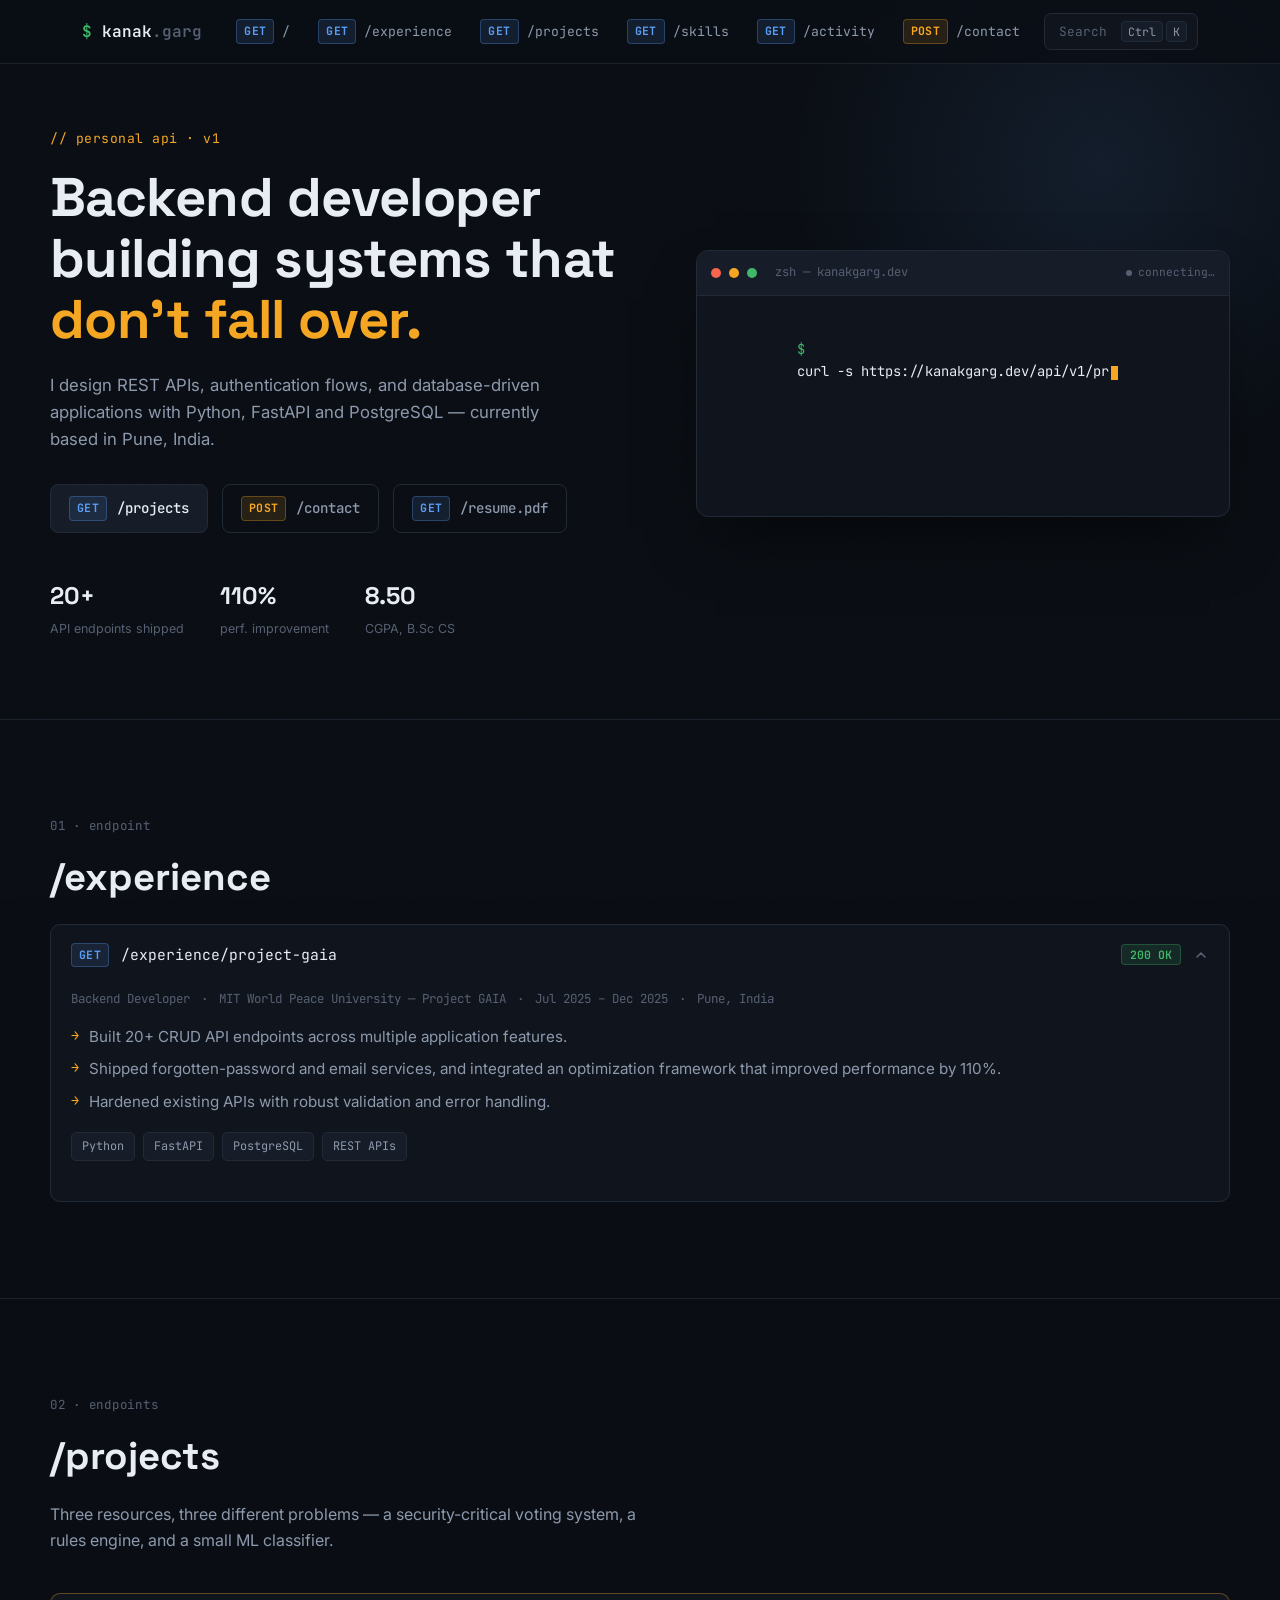
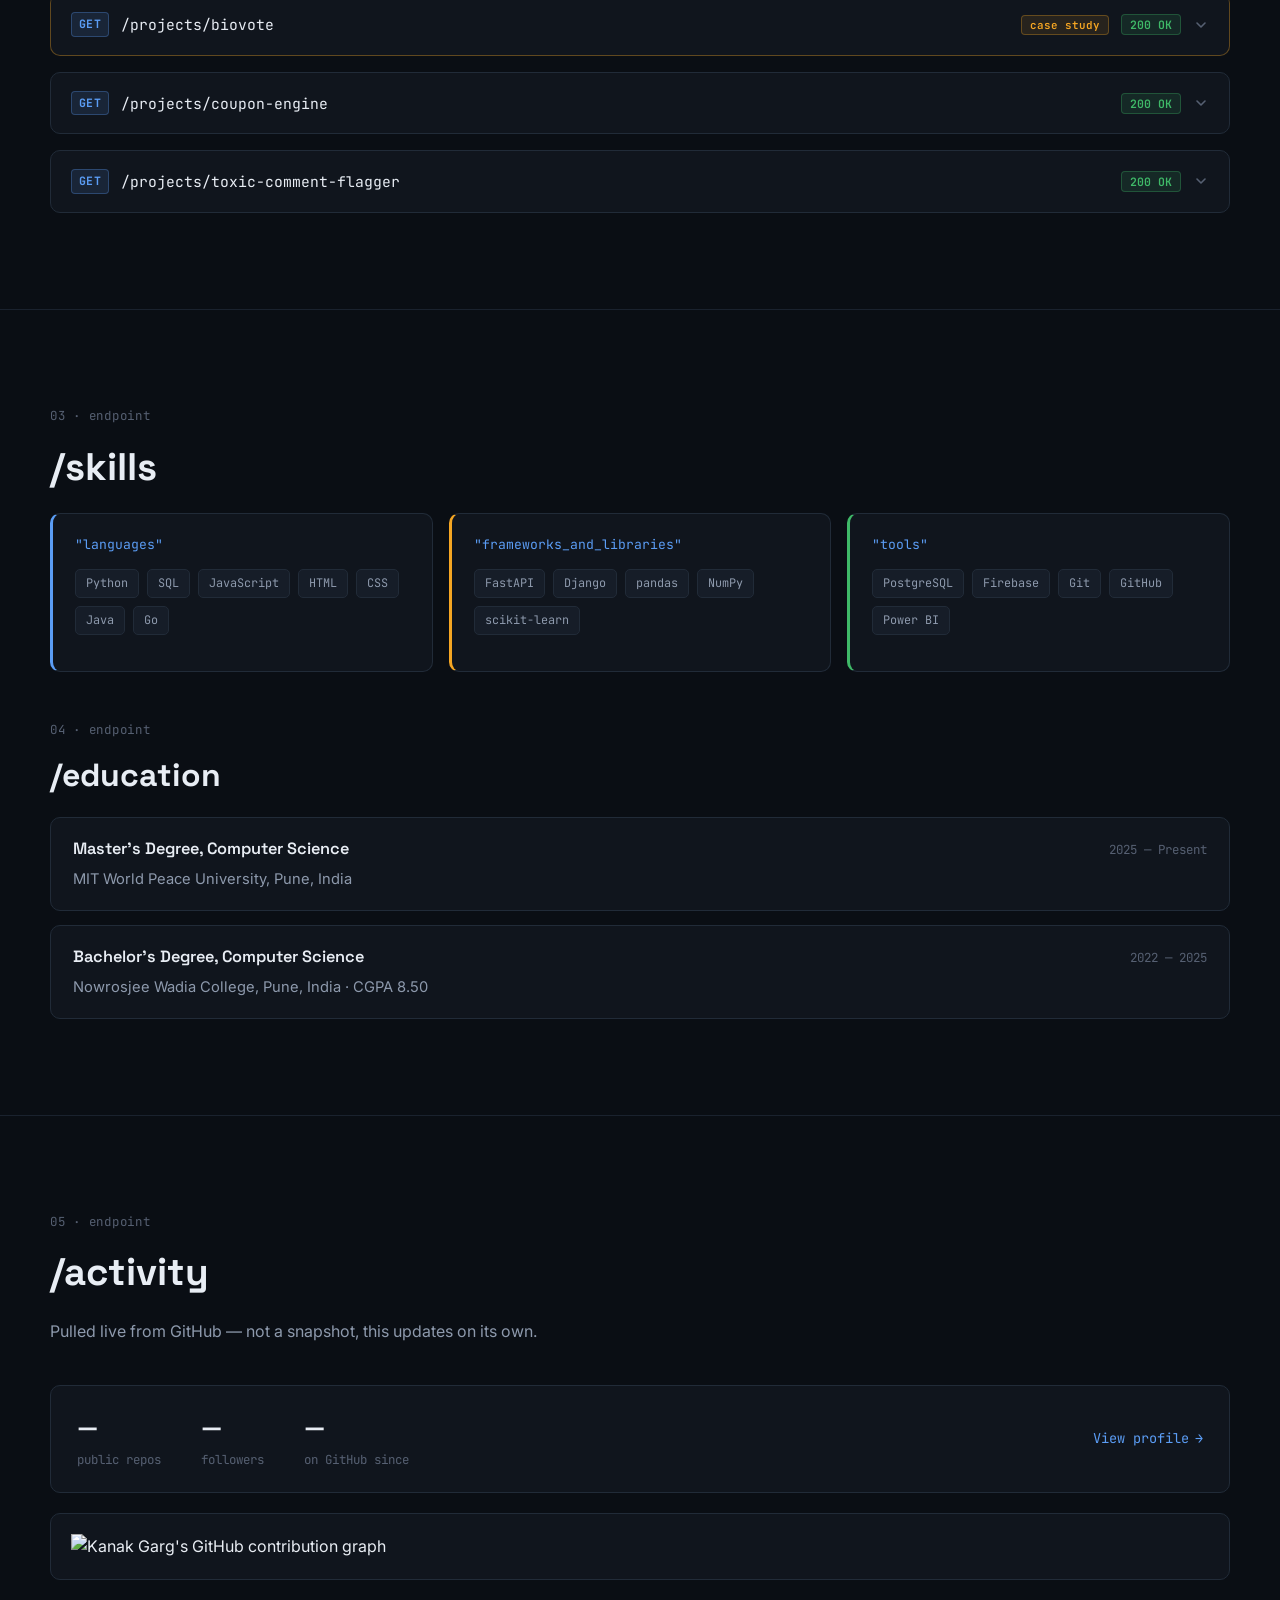
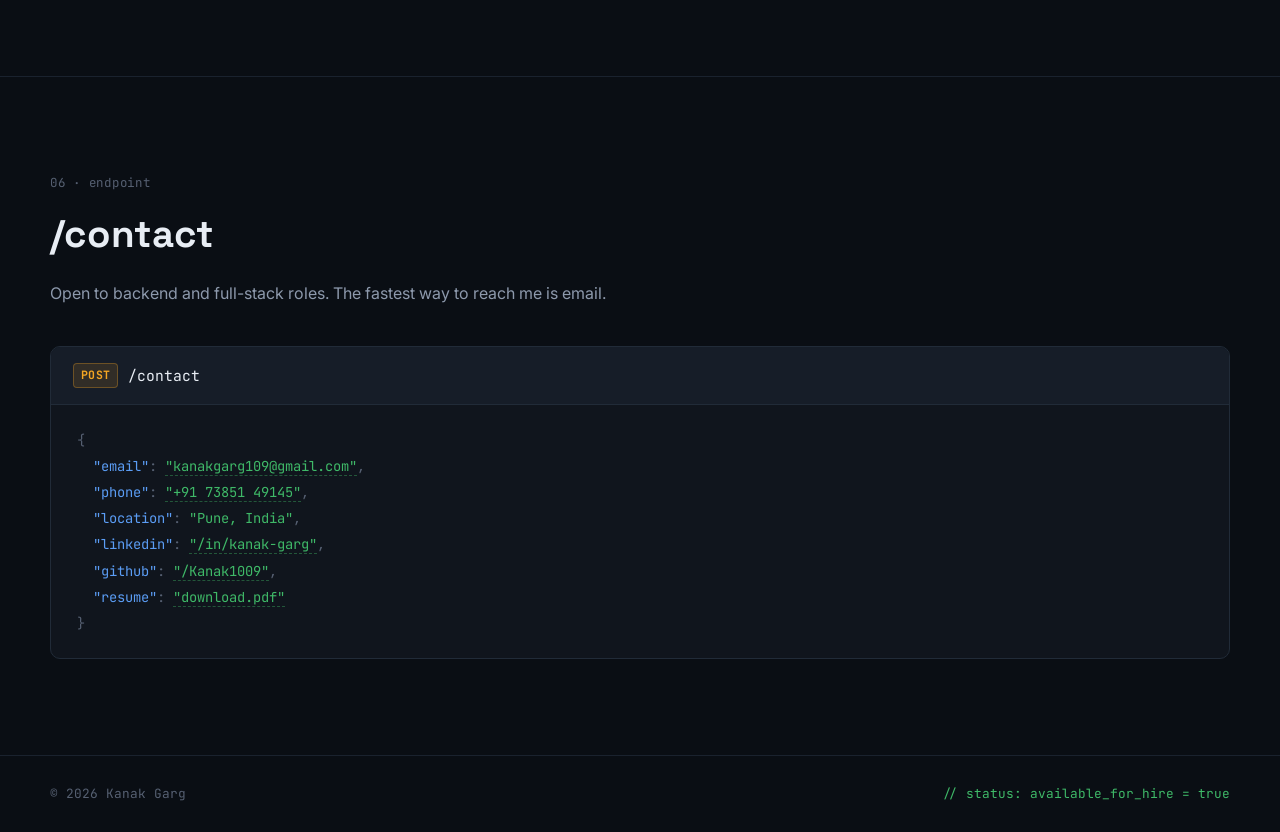
==== commit d8f3e451: "remove changelog section" ====
--- a/frontend/index.html
+++ b/frontend/index.html
@@ -331,47 +331,10 @@
     </div>
   </section>
 
-  <!-- CHANGELOG -->
-  <section class="section" id="changelog">
-    <div class="section-inner">
-      <p class="section-eyebrow">06 &middot; endpoint</p>
-      <h2 class="section-title">/changelog</h2>
-      <p class="section-sub">A running log, not a highlight reel. Update the dates below as things actually happen.</p>
-
-      <ul class="changelog-list reveal">
-        <li class="changelog-item">
-          <span class="changelog-hash">a3f9c1e</span>
-          <span class="changelog-msg">Deployed a live FastAPI backend behind this portfolio's terminal widget</span>
-          <span class="changelog-date">Aug 2026</span>
-        </li>
-        <li class="changelog-item">
-          <span class="changelog-hash">7d2b048</span>
-          <span class="changelog-msg">Working through Striver's A2Z DSA course, structuring notes for GitHub</span>
-          <span class="changelog-date">Ongoing</span>
-        </li>
-        <li class="changelog-item">
-          <span class="changelog-hash">e91a3c7</span>
-          <span class="changelog-msg">Wrapped up Backend Developer role on Project GAIA at MIT WPU</span>
-          <span class="changelog-date">Dec 2025</span>
-        </li>
-        <li class="changelog-item">
-          <span class="changelog-hash">4f0d612</span>
-          <span class="changelog-msg">Built the vote-validation and RBAC layer for BioVote</span>
-          <span class="changelog-date">2025</span>
-        </li>
-        <li class="changelog-item">
-          <span class="changelog-hash">c88e2a0</span>
-          <span class="changelog-msg">Started MSc in Computer Science at MIT World Peace University</span>
-          <span class="changelog-date">2025</span>
-        </li>
-      </ul>
-    </div>
-  </section>
-
   <!-- CONTACT -->
   <section class="section" id="contact">
     <div class="section-inner">
-      <p class="section-eyebrow">07 &middot; endpoint</p>
+      <p class="section-eyebrow">06 &middot; endpoint</p>
       <h2 class="section-title">/contact</h2>
       <p class="section-sub">Open to backend and full-stack roles. The fastest way to reach me is email.</p>
 
--- a/frontend/style.css
+++ b/frontend/style.css
@@ -583,27 +583,6 @@
   .gh-stat-link{ margin-left: 0; width: 100%; }
 }
 
-/* changelog */
-.changelog-list{ display: flex; flex-direction: column; gap: 2px; }
-.changelog-item{
-  display: flex; align-items: baseline; gap: 16px;
-  padding: 14px 18px;
-  background: var(--bg-surface);
-  border: 1px solid var(--border);
-  border-radius: 8px;
-  font-family: var(--font-mono);
-  font-size: 0.86rem;
-}
-.changelog-item + .changelog-item{ margin-top: 8px; }
-.changelog-hash{ color: var(--accent-amber); flex-shrink: 0; }
-.changelog-msg{ color: var(--text-primary); flex: 1; font-family: var(--font-body); font-size: 0.92rem; }
-.changelog-date{ color: var(--text-tertiary); font-size: 0.78rem; flex-shrink: 0; }
-
-@media (max-width: 640px){
-  .changelog-item{ flex-wrap: wrap; }
-  .changelog-msg{ order: 3; width: 100%; }
-}
-
 /* contact */
 .contact-panel{
   background: var(--bg-surface);
@@ -690,12 +669,11 @@
 
   .hero-title, .section-title, .eyebrow, .section-eyebrow{ color: #111 !important; }
   .hero-sub, .section-sub, .endpoint-desc, .bullet-list li, .edu-school,
-  .stat-label, .text-secondary, .case-text, .gh-stat-label, .changelog-date{ color: #333 !important; }
-  .case-label, .featured-badge, .gh-stat-num, .changelog-hash{ color: #a05a00 !important; }
-  .changelog-msg{ color: #111 !important; }
+  .stat-label, .text-secondary, .case-text, .gh-stat-label{ color: #333 !important; }
+  .case-label, .featured-badge, .gh-stat-num{ color: #a05a00 !important; }
 
   .endpoint-card, .json-panel, .edu-item, .contact-panel, .skills-block,
-  .activity-stats, .activity-graph, .changelog-item{
+  .activity-stats, .activity-graph{
     background: #fff !important;
     border: 1px solid #ccc !important;
     box-shadow: none !important;
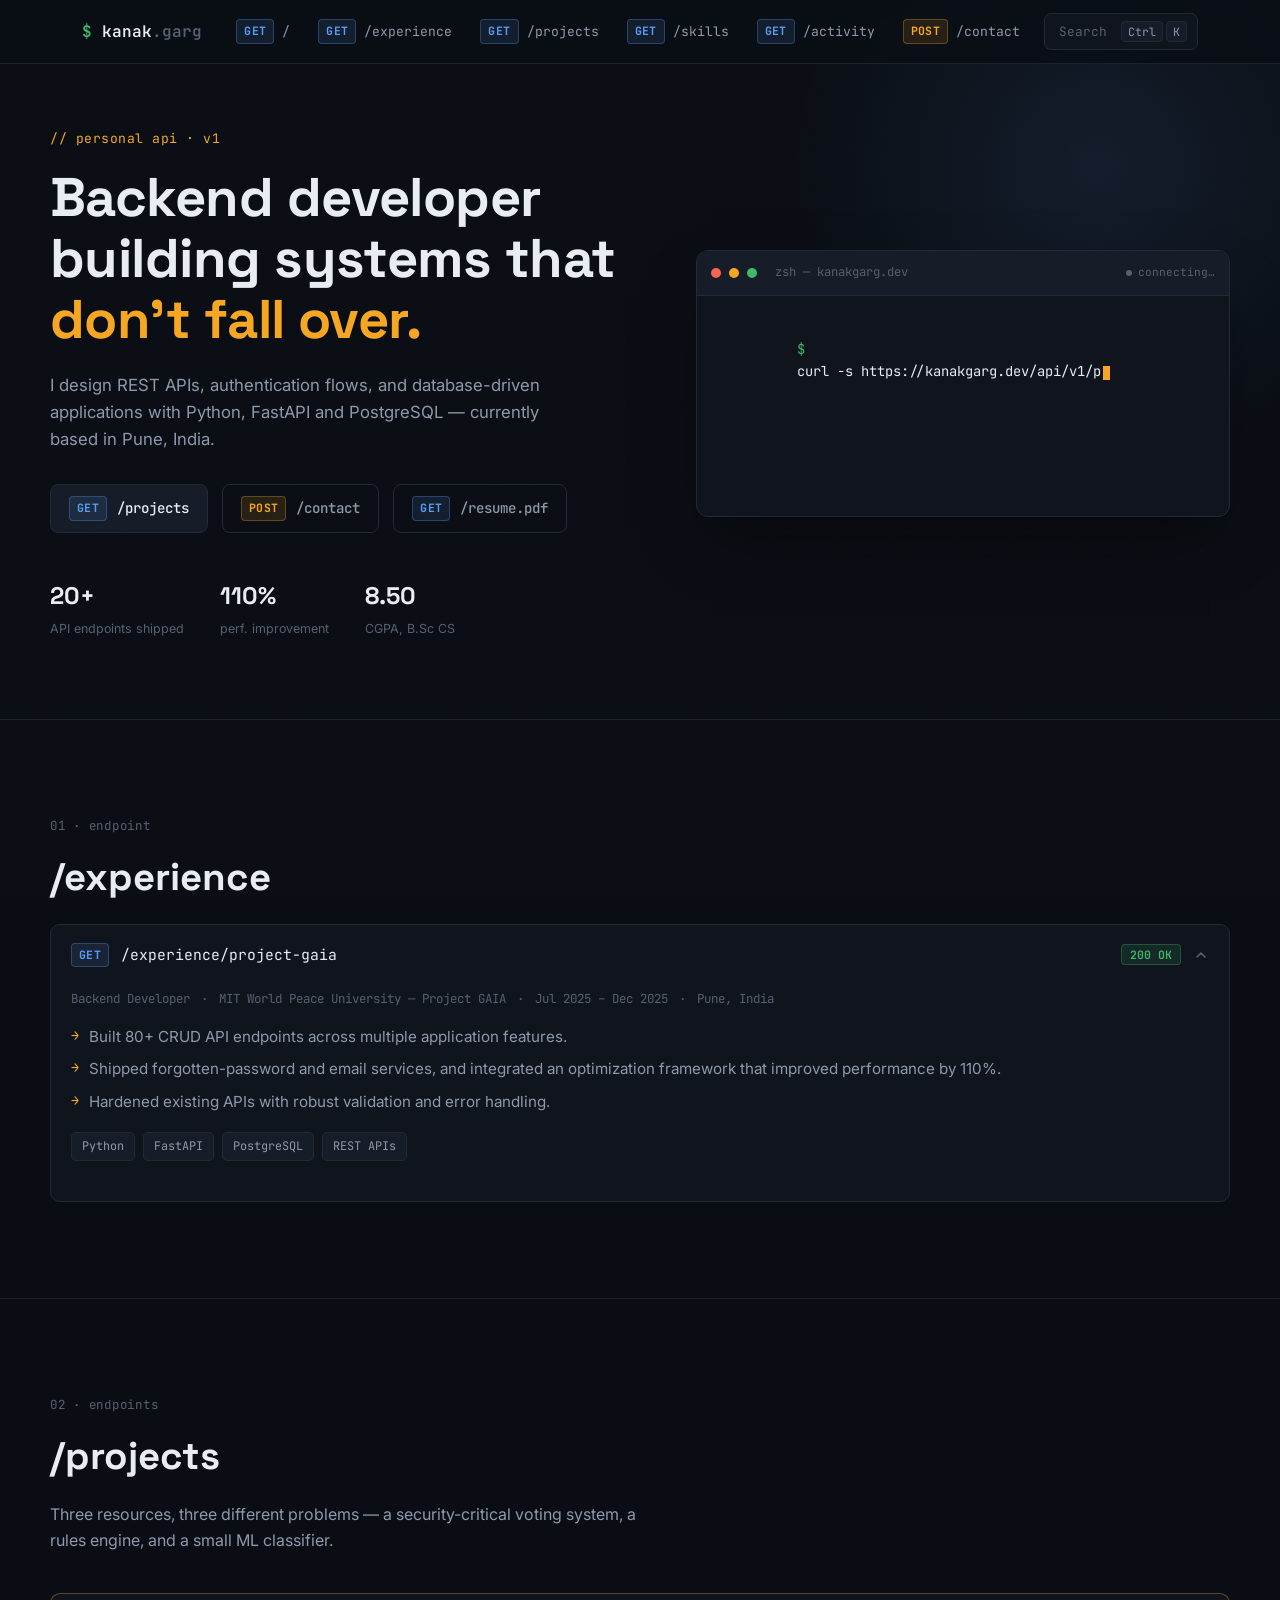
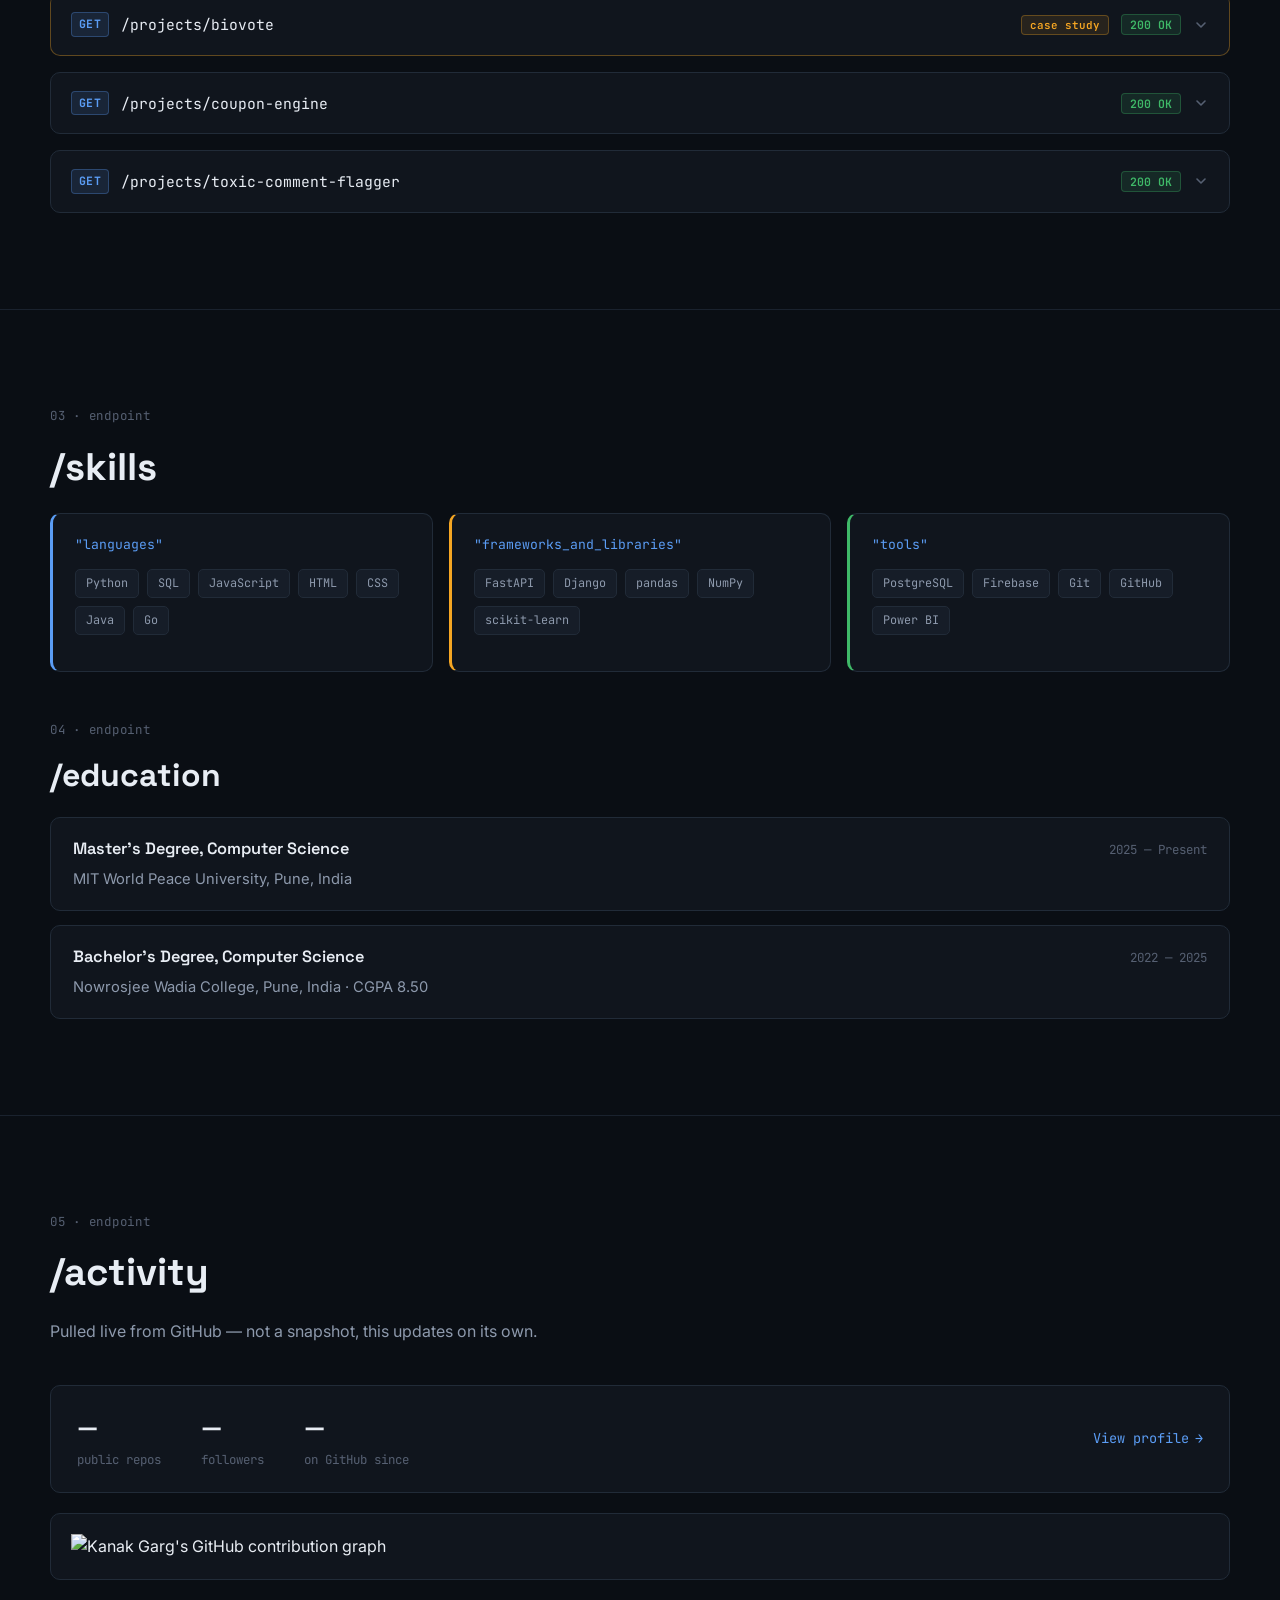
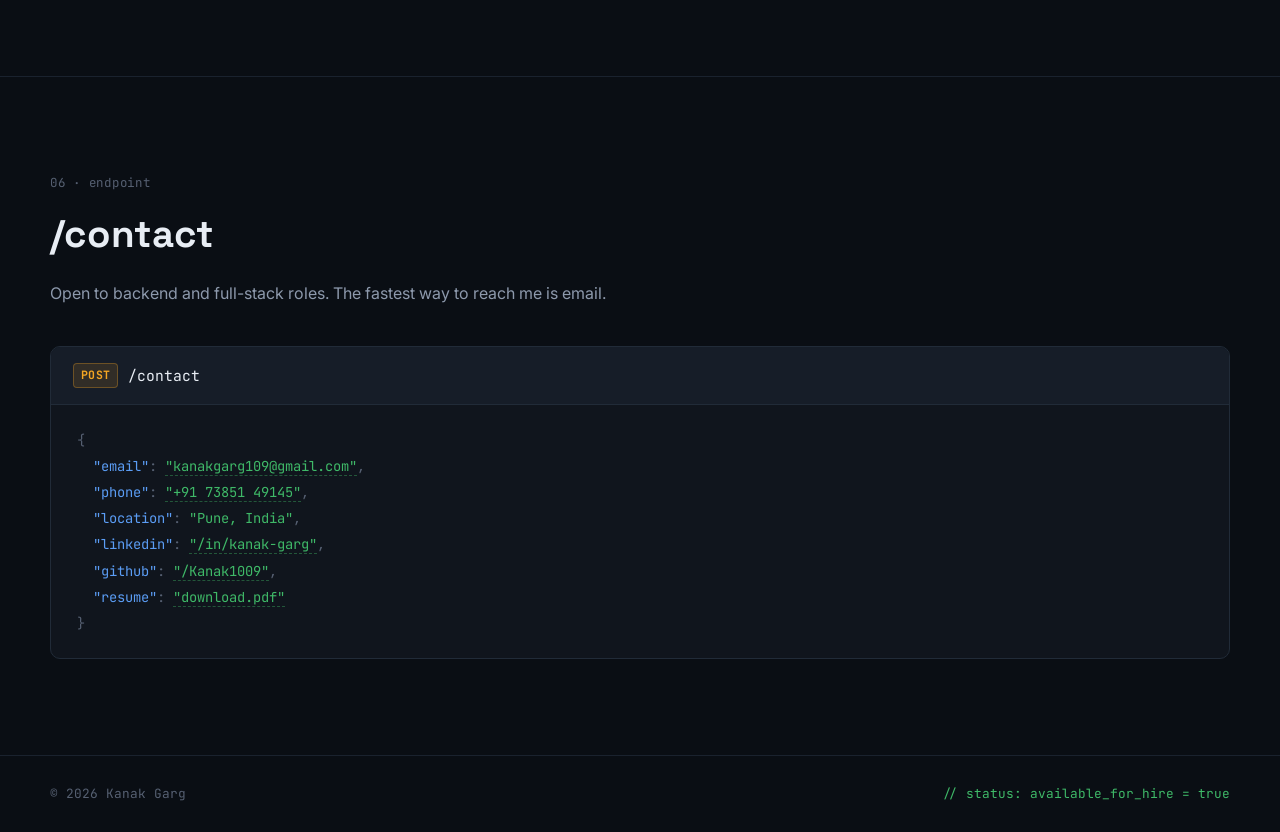
==== commit a9192ba2: "Small change" ====
--- a/frontend/index.html
+++ b/frontend/index.html
@@ -149,7 +149,7 @@
             <span class="meta-item">Pune, India</span>
           </div>
           <ul class="bullet-list">
-            <li>Built 20+ CRUD API endpoints across multiple application features.</li>
+            <li>Built 80+ CRUD API endpoints across multiple application features.</li>
             <li>Shipped forgotten-password and email services, and integrated an optimization framework that improved performance by 110%.</li>
             <li>Hardened existing APIs with robust validation and error handling.</li>
           </ul>
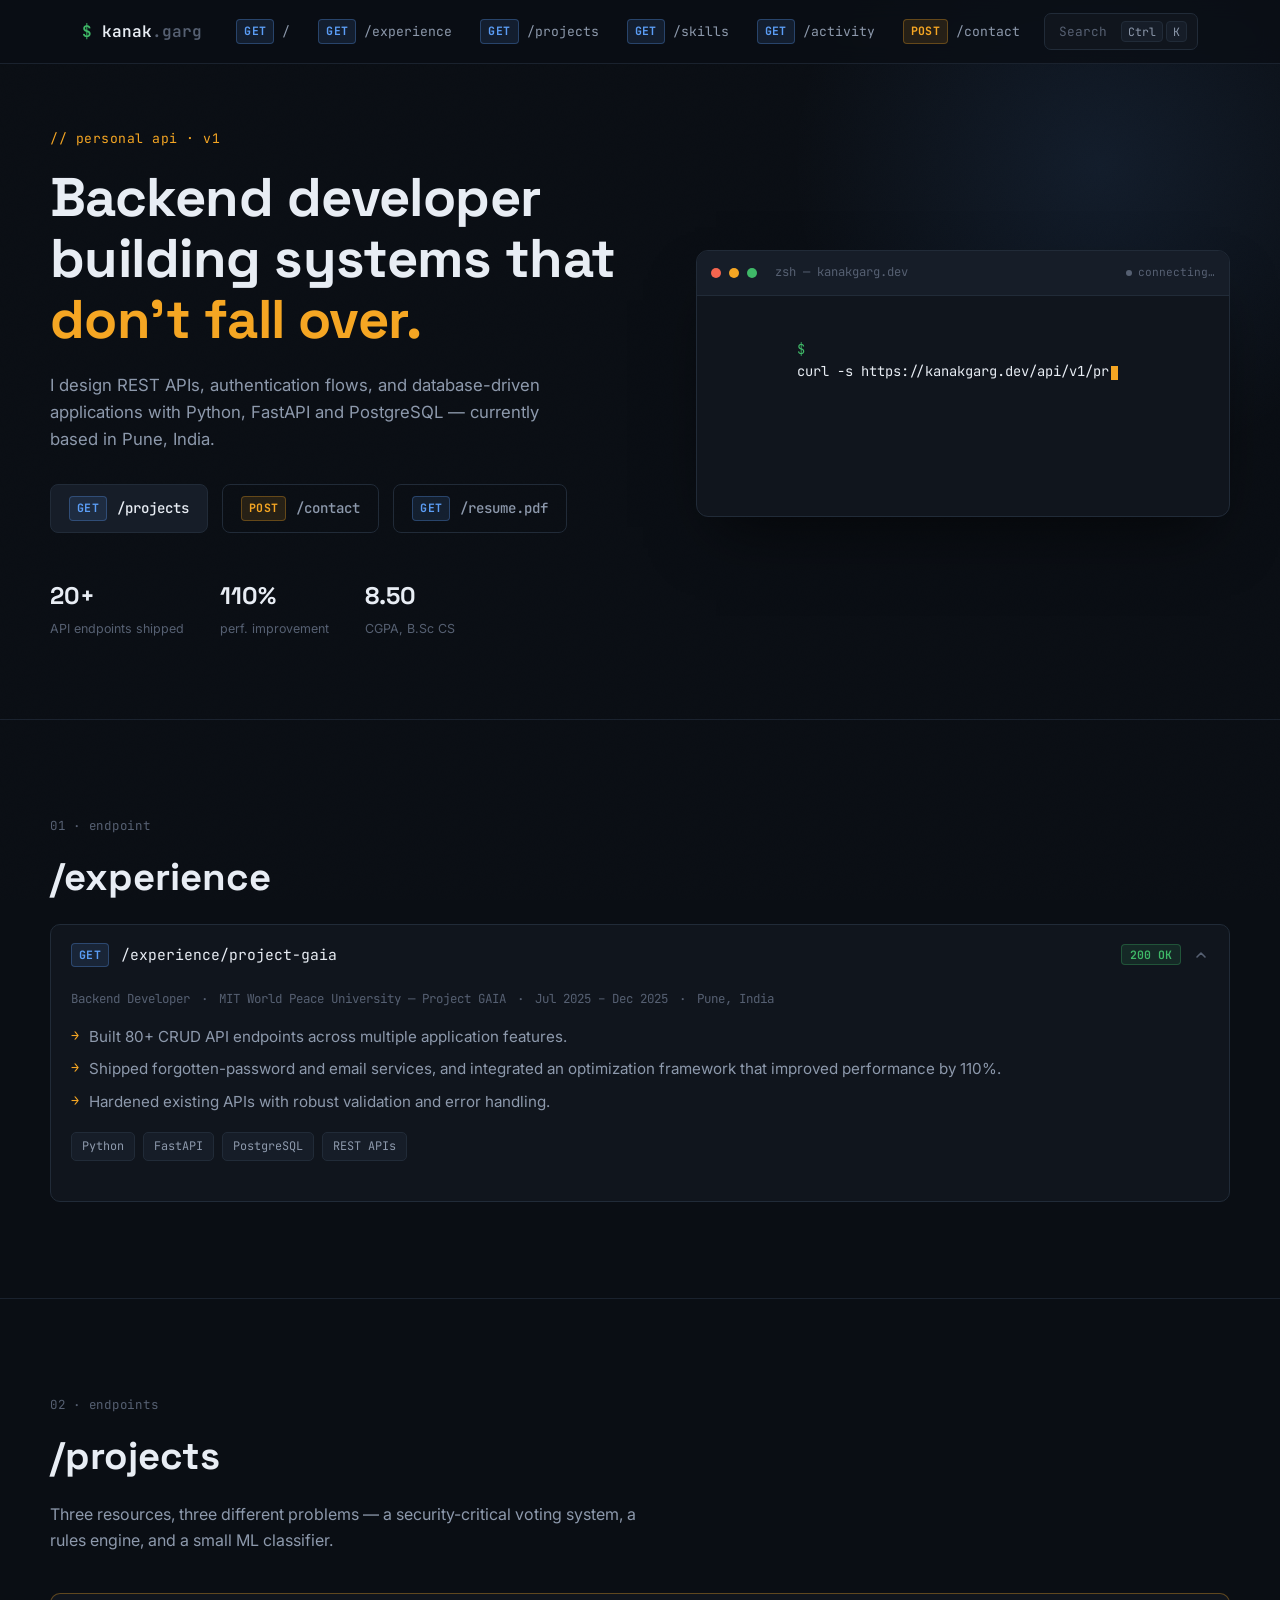
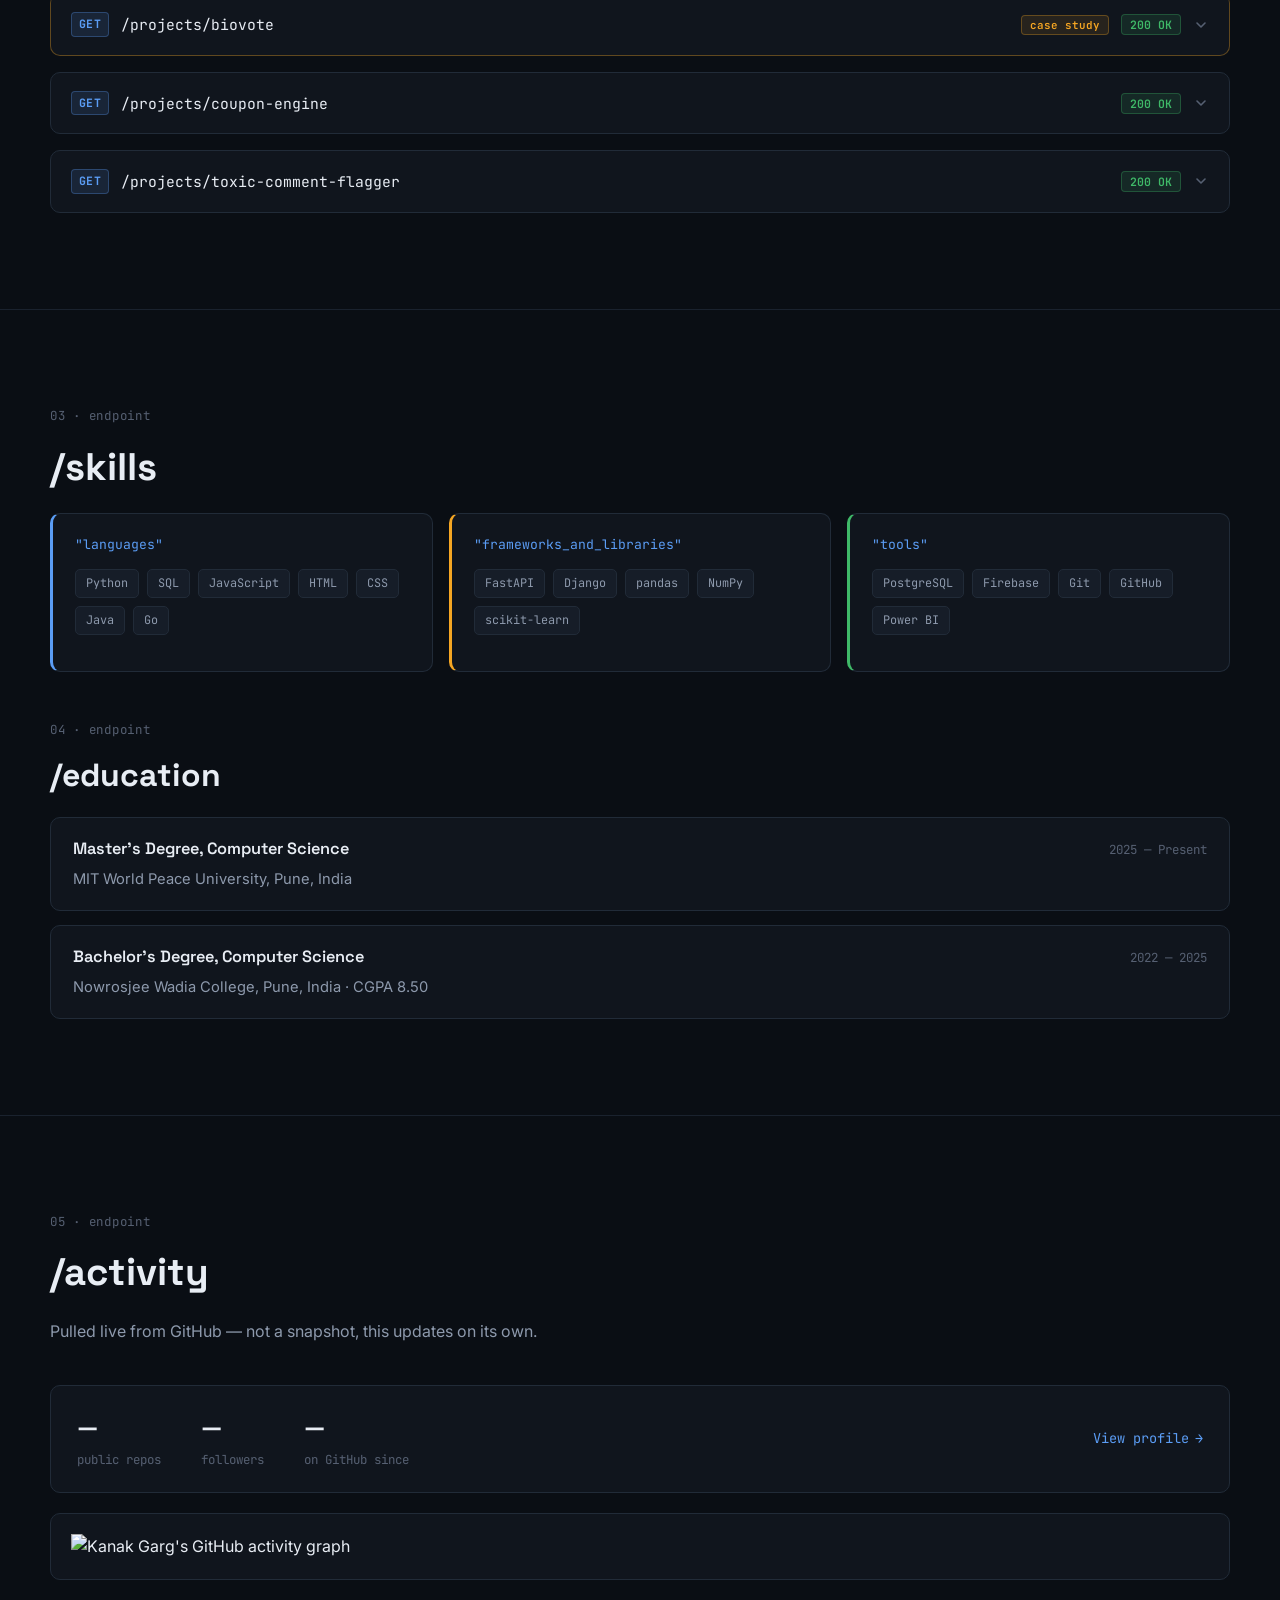
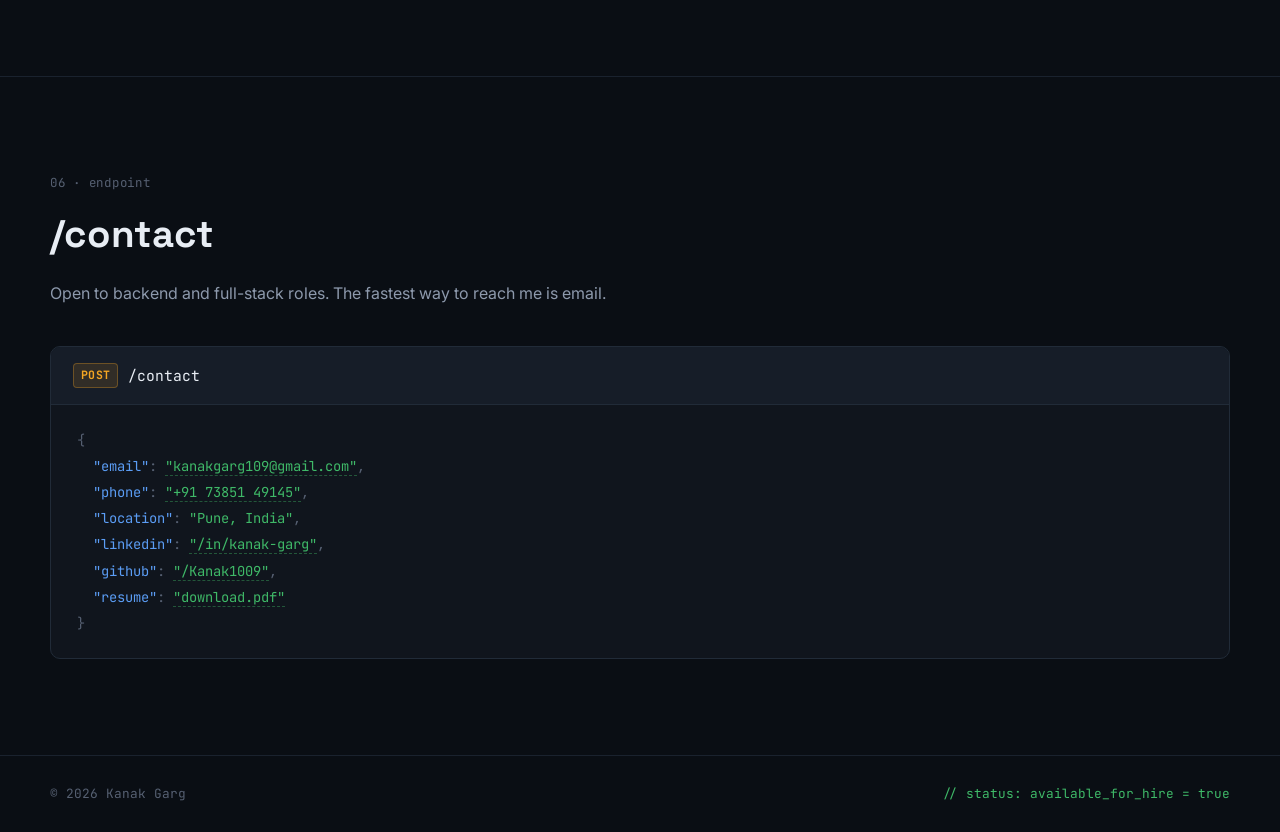
==== commit b047d1ed: "swap github activity chart for a theme-matched version" ====
--- a/frontend/index.html
+++ b/frontend/index.html
@@ -326,7 +326,7 @@
       </div>
 
       <div class="activity-graph reveal">
-        <img src="https://ghchart.rshah.org/5B9DF5/Kanak1009" alt="Kanak Garg's GitHub contribution graph" class="gh-chart" loading="lazy">
+        <img src="https://github-readme-activity-graph.vercel.app/graph?username=Kanak1009&bg_color=10151D&color=8D99AC&line=5B9DF5&point=F5A623&area_color=5B9DF5&area=true&hide_border=true&hide_title=true" alt="Kanak Garg's GitHub activity graph" class="gh-chart" loading="lazy">
       </div>
     </div>
   </section>
--- a/frontend/style.css
+++ b/frontend/style.css
@@ -576,7 +576,7 @@
   padding: 20px;
   overflow-x: auto;
 }
-.gh-chart{ display: block; min-width: 640px; width: 100%; filter: saturate(0.9); }
+.gh-chart{ display: block; min-width: 480px; width: 100%; }
 
 @media (max-width: 640px){
   .activity-stats{ gap: 24px; }
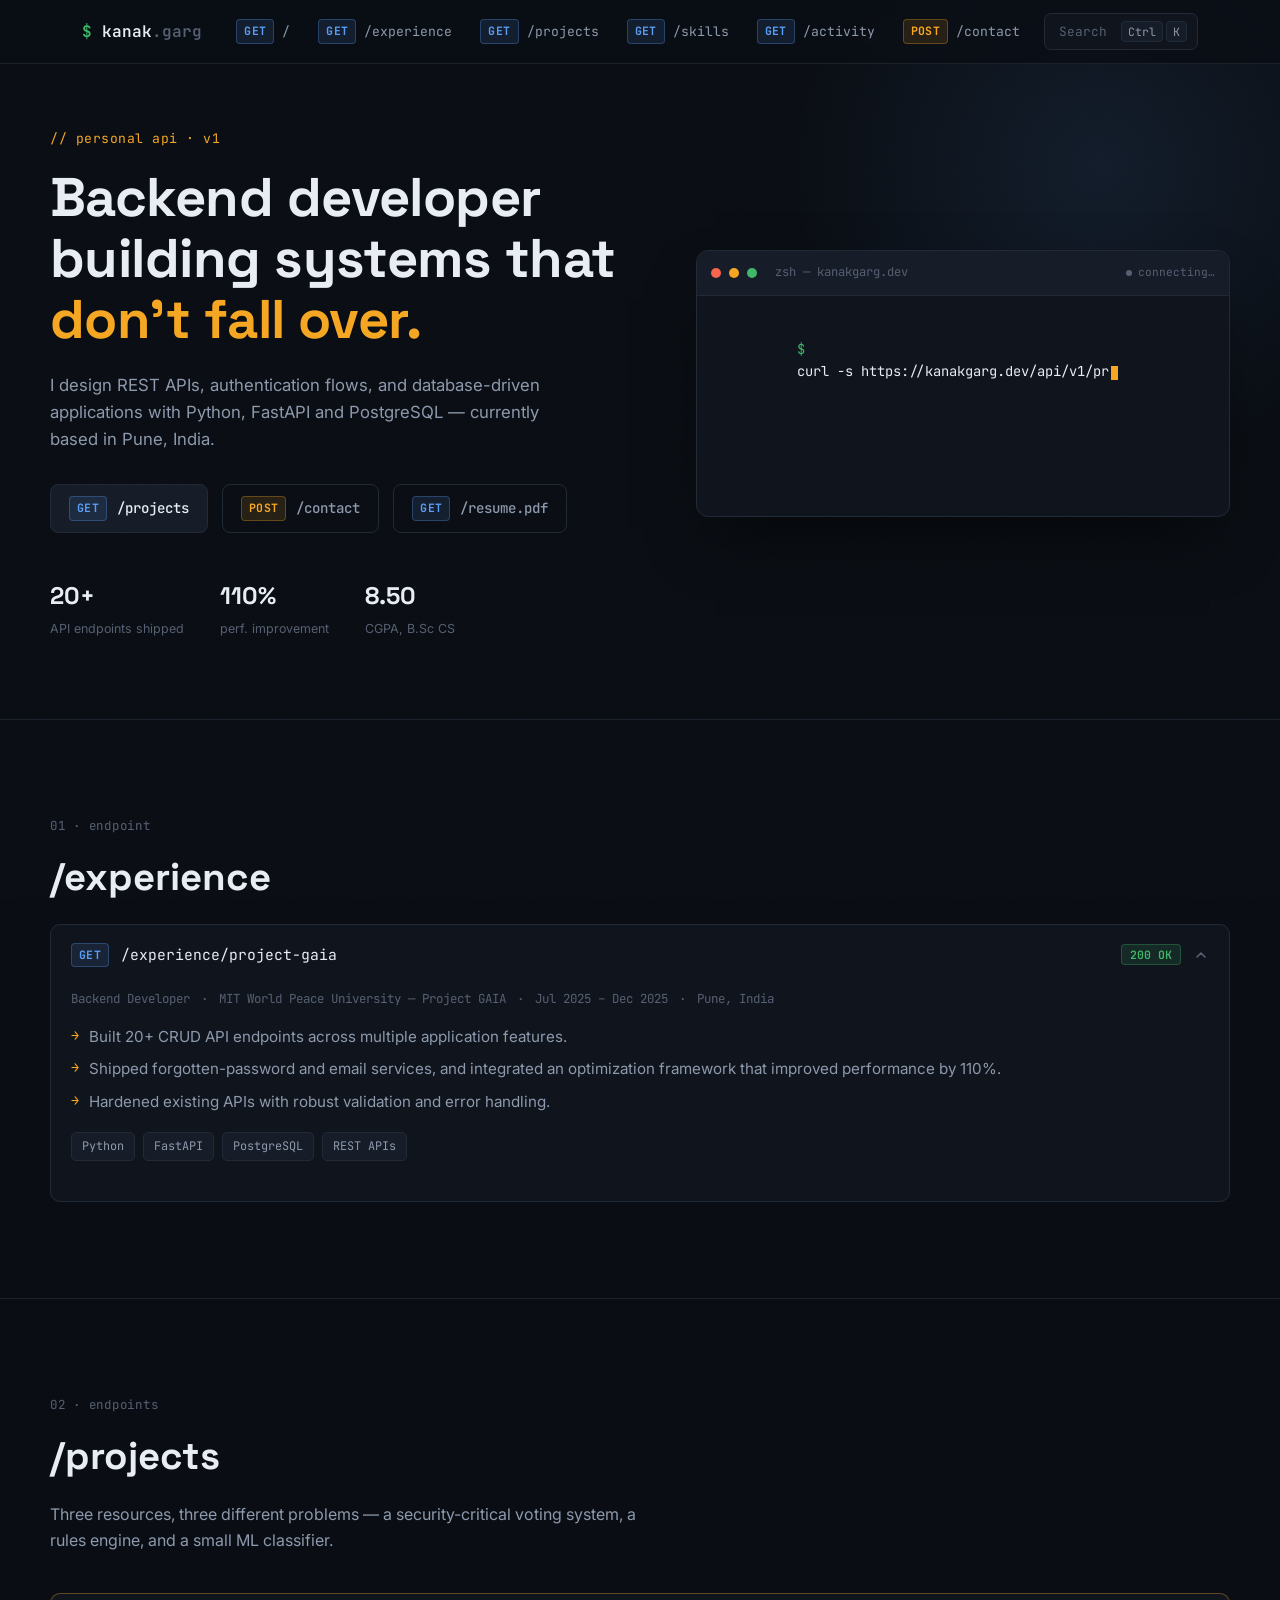
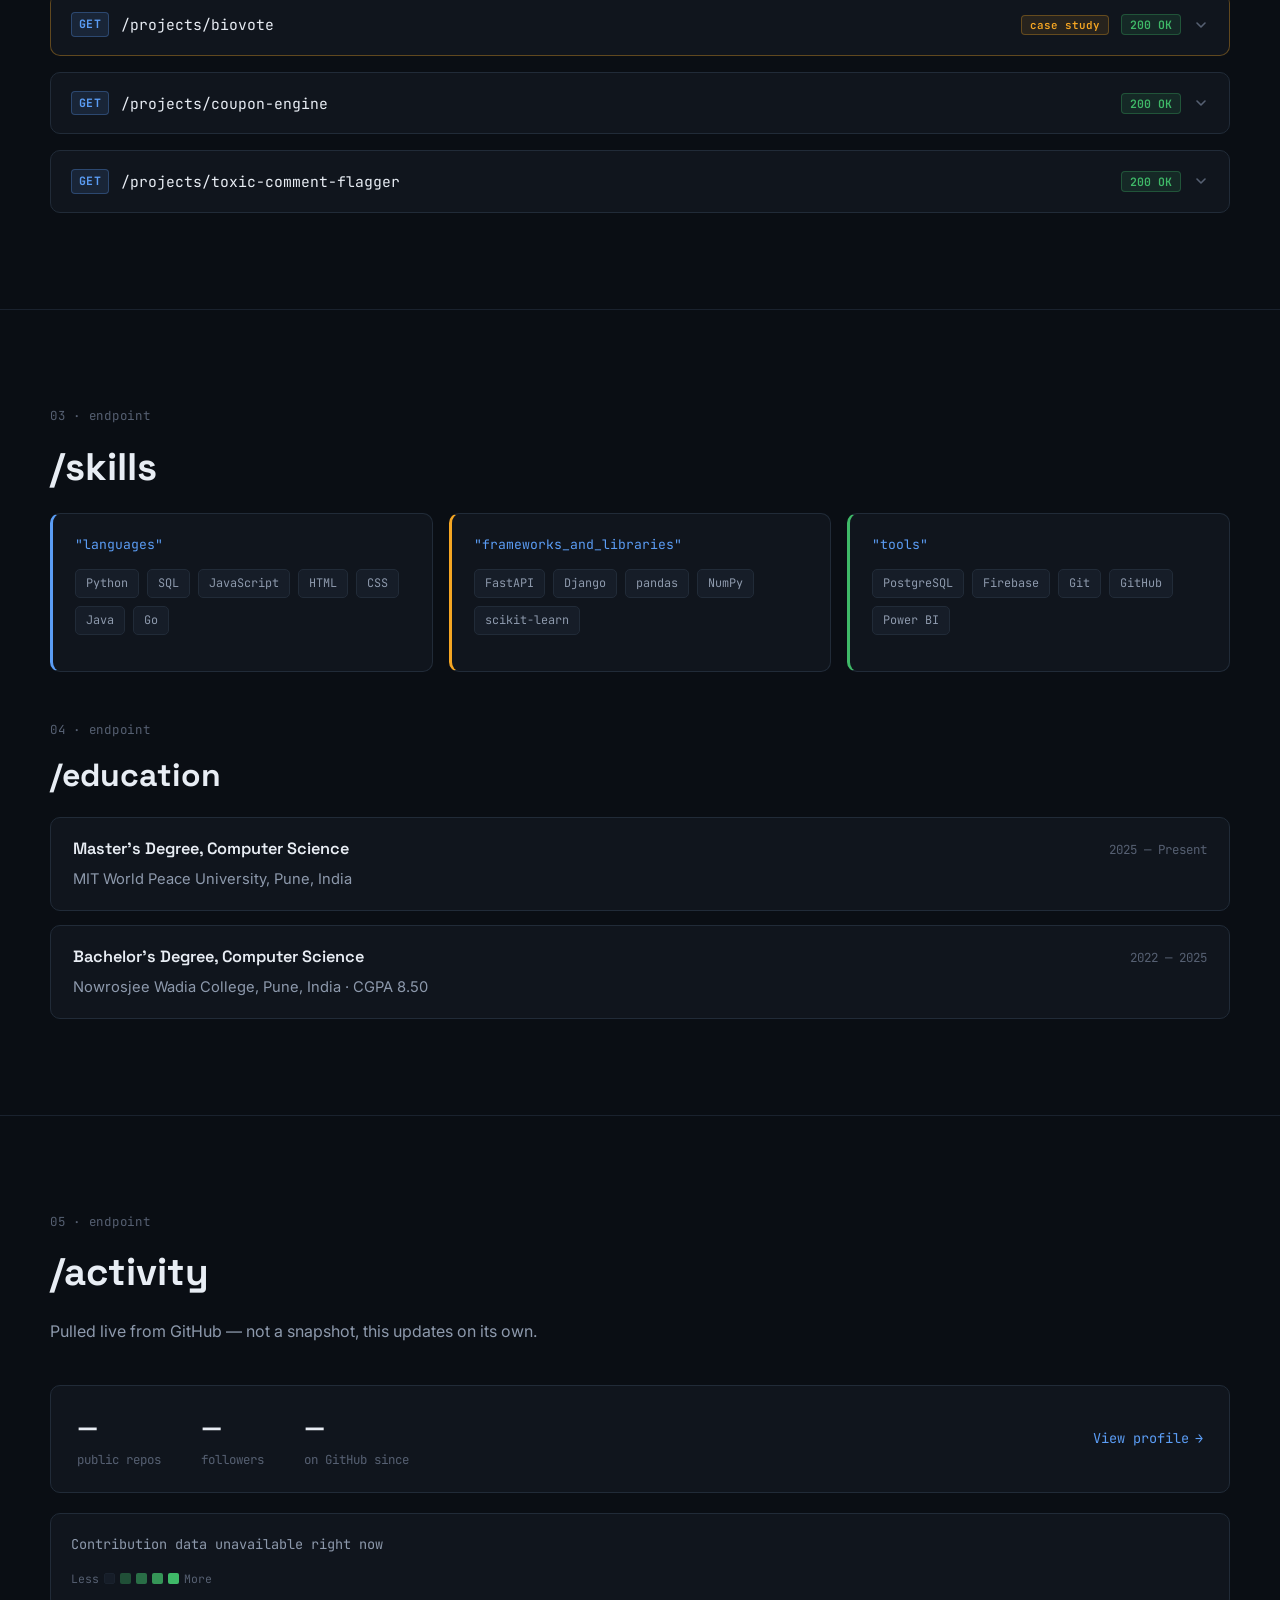
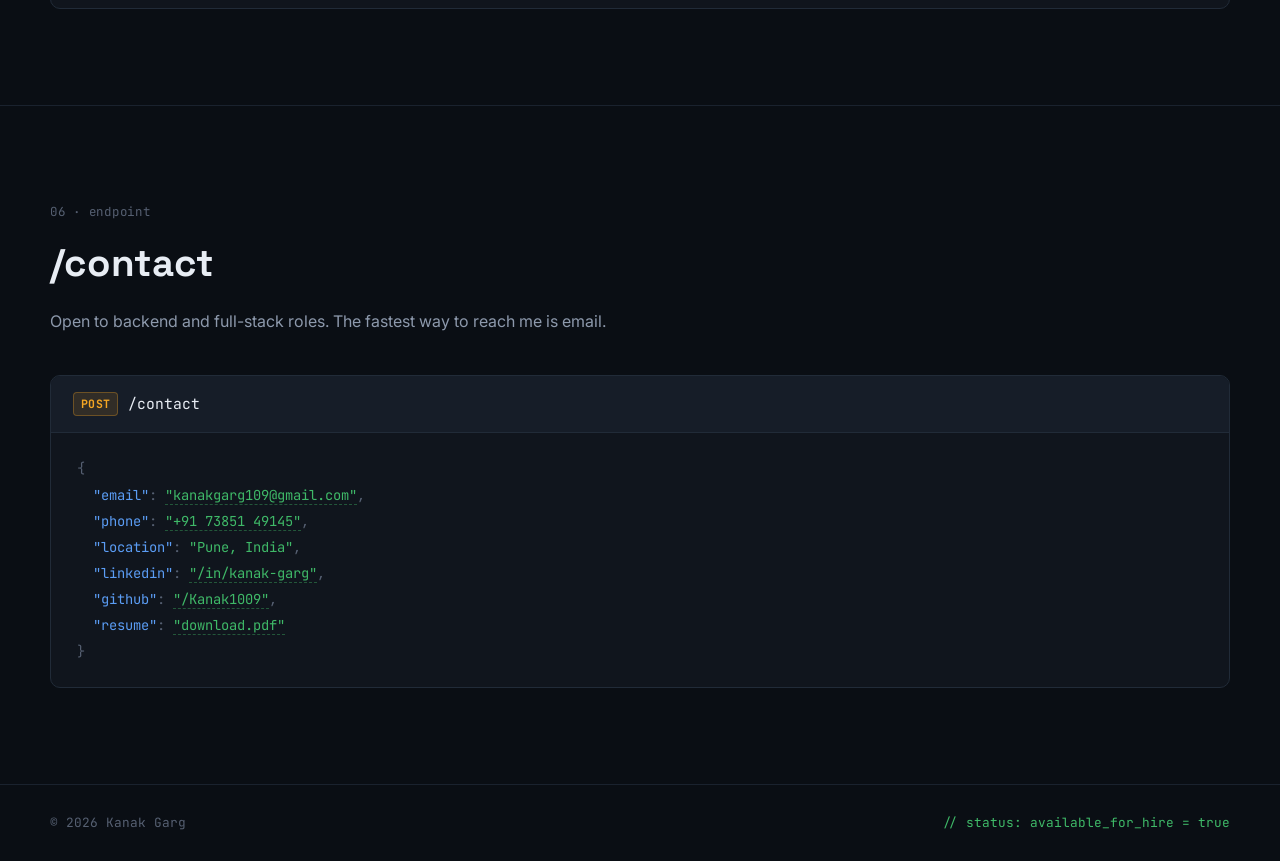
==== commit c642cc3e: "replace activity graph with theme-matched contribution calendar" ====
--- a/frontend/index.html
+++ b/frontend/index.html
@@ -149,7 +149,7 @@
             <span class="meta-item">Pune, India</span>
           </div>
           <ul class="bullet-list">
-            <li>Built 80+ CRUD API endpoints across multiple application features.</li>
+            <li>Built 20+ CRUD API endpoints across multiple application features.</li>
             <li>Shipped forgotten-password and email services, and integrated an optimization framework that improved performance by 110%.</li>
             <li>Hardened existing APIs with robust validation and error handling.</li>
           </ul>
@@ -326,7 +326,27 @@
       </div>
 
       <div class="activity-graph reveal">
-        <img src="https://github-readme-activity-graph.vercel.app/graph?username=Kanak1009&bg_color=10151D&color=8D99AC&line=5B9DF5&point=F5A623&area_color=5B9DF5&area=true&hide_border=true&hide_title=true" alt="Kanak Garg's GitHub activity graph" class="gh-chart" loading="lazy">
+        <div class="gh-cal-head">
+          <span id="ghCalTotal" class="gh-cal-total">Loading contributions…</span>
+        </div>
+        <div class="gh-cal-wrap">
+          <div class="gh-cal-months" id="ghCalMonths"></div>
+          <div class="gh-cal-body">
+            <div class="gh-cal-daylabels">
+              <span></span><span>Mon</span><span></span><span>Wed</span><span></span><span>Fri</span><span></span>
+            </div>
+            <div id="ghCalendar" class="gh-calendar" aria-label="GitHub contribution calendar"></div>
+          </div>
+        </div>
+        <div class="gh-cal-legend">
+          <span>Less</span>
+          <span class="gh-cell" data-level="0"></span>
+          <span class="gh-cell" data-level="1"></span>
+          <span class="gh-cell" data-level="2"></span>
+          <span class="gh-cell" data-level="3"></span>
+          <span class="gh-cell" data-level="4"></span>
+          <span>More</span>
+        </div>
       </div>
     </div>
   </section>
--- a/frontend/style.css
+++ b/frontend/style.css
@@ -578,6 +578,78 @@
 }
 .gh-chart{ display: block; min-width: 480px; width: 100%; }
 
+.gh-cal-head{
+  margin-bottom: 14px;
+  font-family: var(--font-mono);
+  font-size: 0.85rem;
+  color: var(--text-secondary);
+}
+
+.gh-cal-wrap{ position: relative; }
+.gh-cal-months{
+  position: relative;
+  height: 16px;
+  margin-bottom: 4px;
+  margin-left: 28px;
+  font-family: var(--font-mono);
+  font-size: 0.7rem;
+  color: var(--text-tertiary);
+}
+.gh-cal-months span{ position: absolute; top: 0; white-space: nowrap; }
+
+.gh-cal-body{ display: flex; gap: 6px; }
+.gh-cal-daylabels{
+  display: flex; flex-direction: column; gap: 3px;
+  flex-shrink: 0; width: 22px;
+  font-family: var(--font-mono);
+  font-size: 0.66rem;
+  color: var(--text-tertiary);
+}
+.gh-cal-daylabels span{ height: 11px; line-height: 11px; }
+
+.gh-calendar{
+  display: flex;
+  gap: 3px;
+  overflow-x: auto;
+  padding-bottom: 4px;
+}
+.gh-cal-week{ display: flex; flex-direction: column; gap: 3px; }
+.gh-cal-cell{
+  width: 11px; height: 11px;
+  border-radius: 2px;
+  background: var(--bg-elevated);
+  border: 1px solid var(--border-soft);
+}
+.gh-cal-cell.empty{ background: transparent; border: none; }
+.gh-cal-cell[data-level="1"]{ background: rgba(63,185,104,0.35); border-color: transparent; }
+.gh-cal-cell[data-level="2"]{ background: rgba(63,185,104,0.55); border-color: transparent; }
+.gh-cal-cell[data-level="3"]{ background: rgba(63,185,104,0.78); border-color: transparent; }
+.gh-cal-cell[data-level="4"]{ background: var(--accent-green); border-color: transparent; }
+
+.gh-cal-legend{
+  display: flex; align-items: center; gap: 5px;
+  margin-top: 14px;
+  font-family: var(--font-mono);
+  font-size: 0.72rem;
+  color: var(--text-tertiary);
+}
+.gh-cal-legend .gh-cell{
+  width: 11px; height: 11px;
+  border-radius: 2px;
+  background: var(--bg-elevated);
+  border: 1px solid var(--border-soft);
+  display: inline-block;
+}
+.gh-cal-legend .gh-cell[data-level="1"]{ background: rgba(63,185,104,0.35); border-color: transparent; }
+.gh-cal-legend .gh-cell[data-level="2"]{ background: rgba(63,185,104,0.55); border-color: transparent; }
+.gh-cal-legend .gh-cell[data-level="3"]{ background: rgba(63,185,104,0.78); border-color: transparent; }
+.gh-cal-legend .gh-cell[data-level="4"]{ background: var(--accent-green); border-color: transparent; }
+
+@media (max-width: 640px){
+  .gh-cal-cell, .gh-cal-legend .gh-cell{ width: 9px; height: 9px; }
+  .gh-cal-daylabels span{ height: 9px; line-height: 9px; }
+}
+
 @media (max-width: 640px){
   .activity-stats{ gap: 24px; }
   .gh-stat-link{ margin-left: 0; width: 100%; }
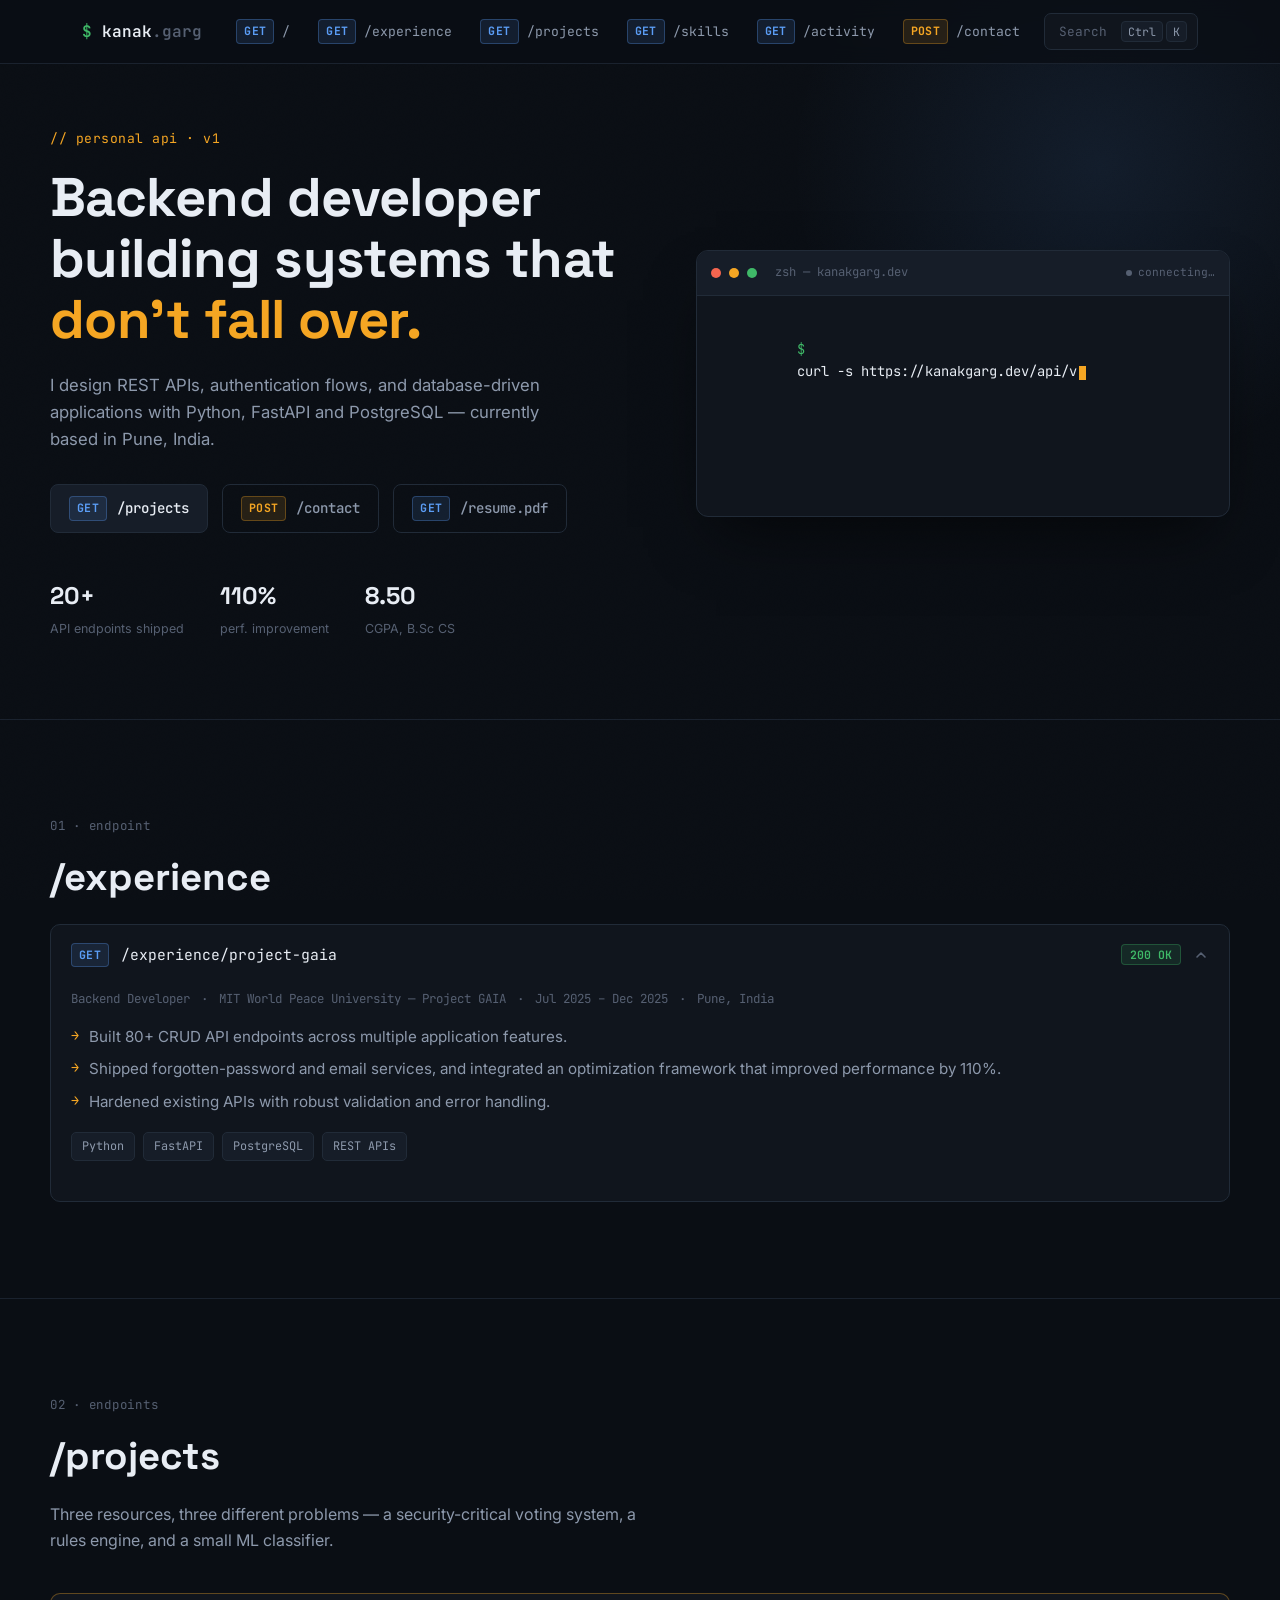
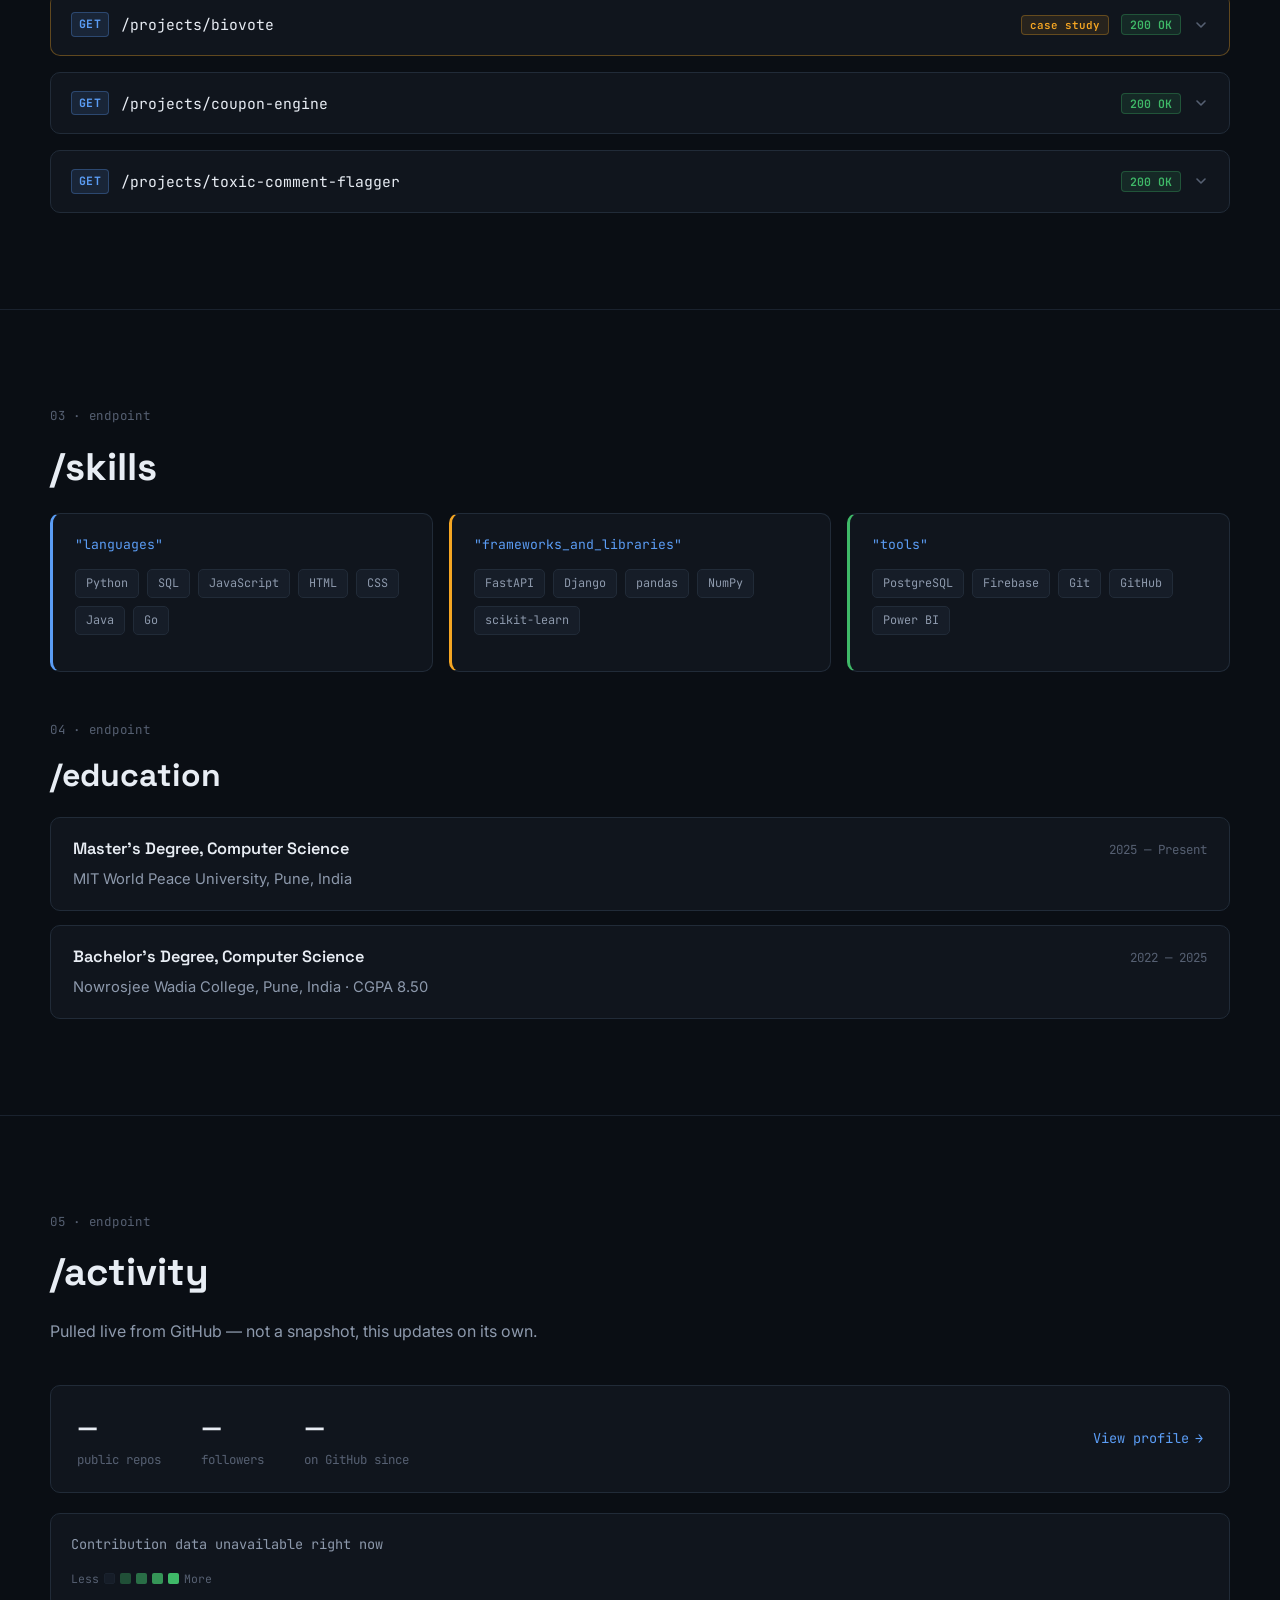
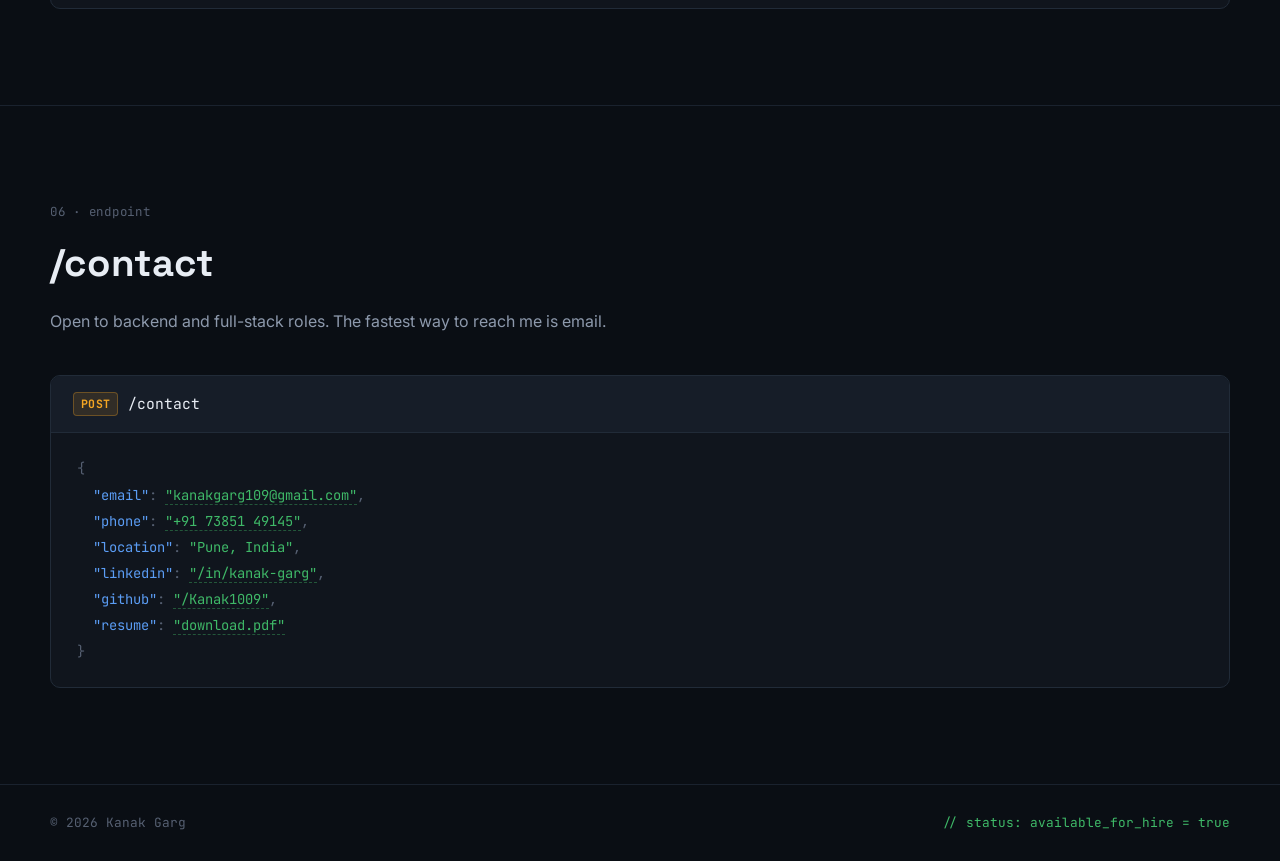
==== commit 4dc4a182: "update index file" ====
--- a/frontend/index.html
+++ b/frontend/index.html
@@ -149,7 +149,7 @@
             <span class="meta-item">Pune, India</span>
           </div>
           <ul class="bullet-list">
-            <li>Built 20+ CRUD API endpoints across multiple application features.</li>
+            <li>Built 80+ CRUD API endpoints across multiple application features.</li>
             <li>Shipped forgotten-password and email services, and integrated an optimization framework that improved performance by 110%.</li>
             <li>Hardened existing APIs with robust validation and error handling.</li>
           </ul>
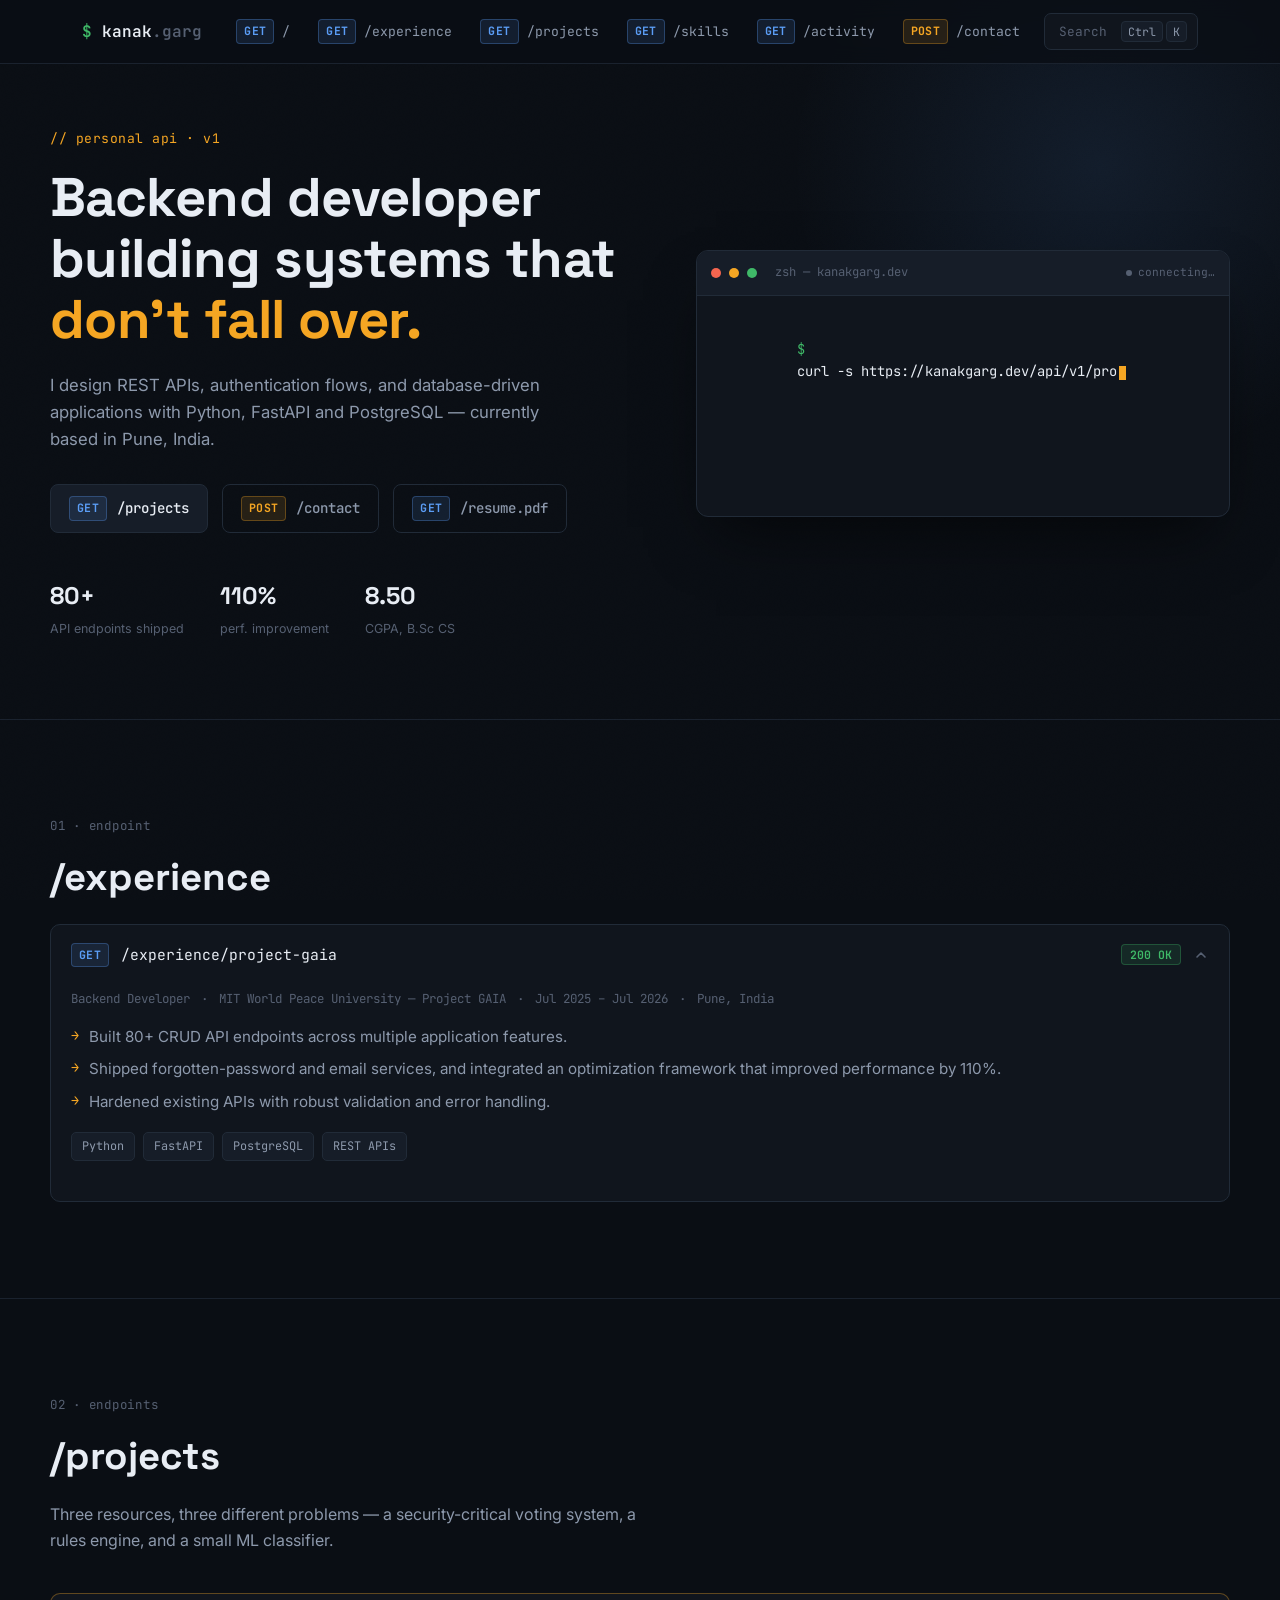
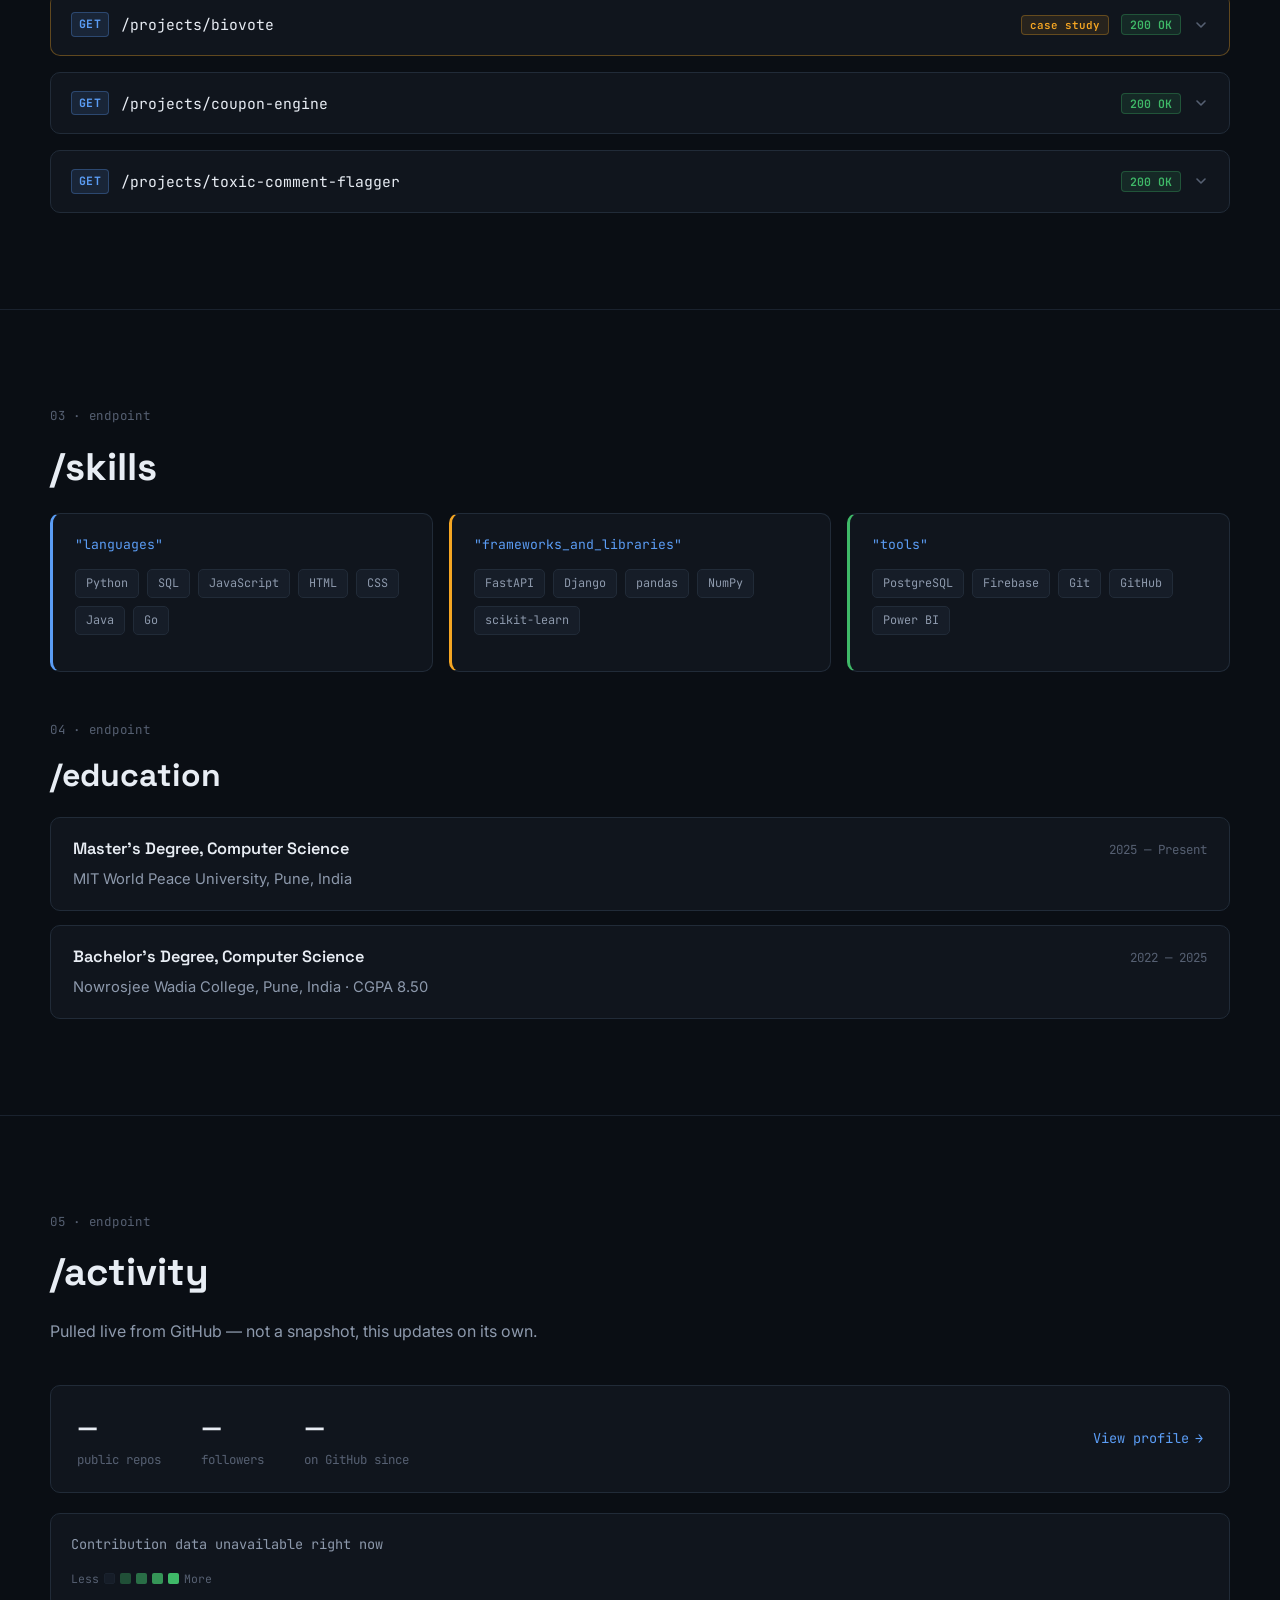
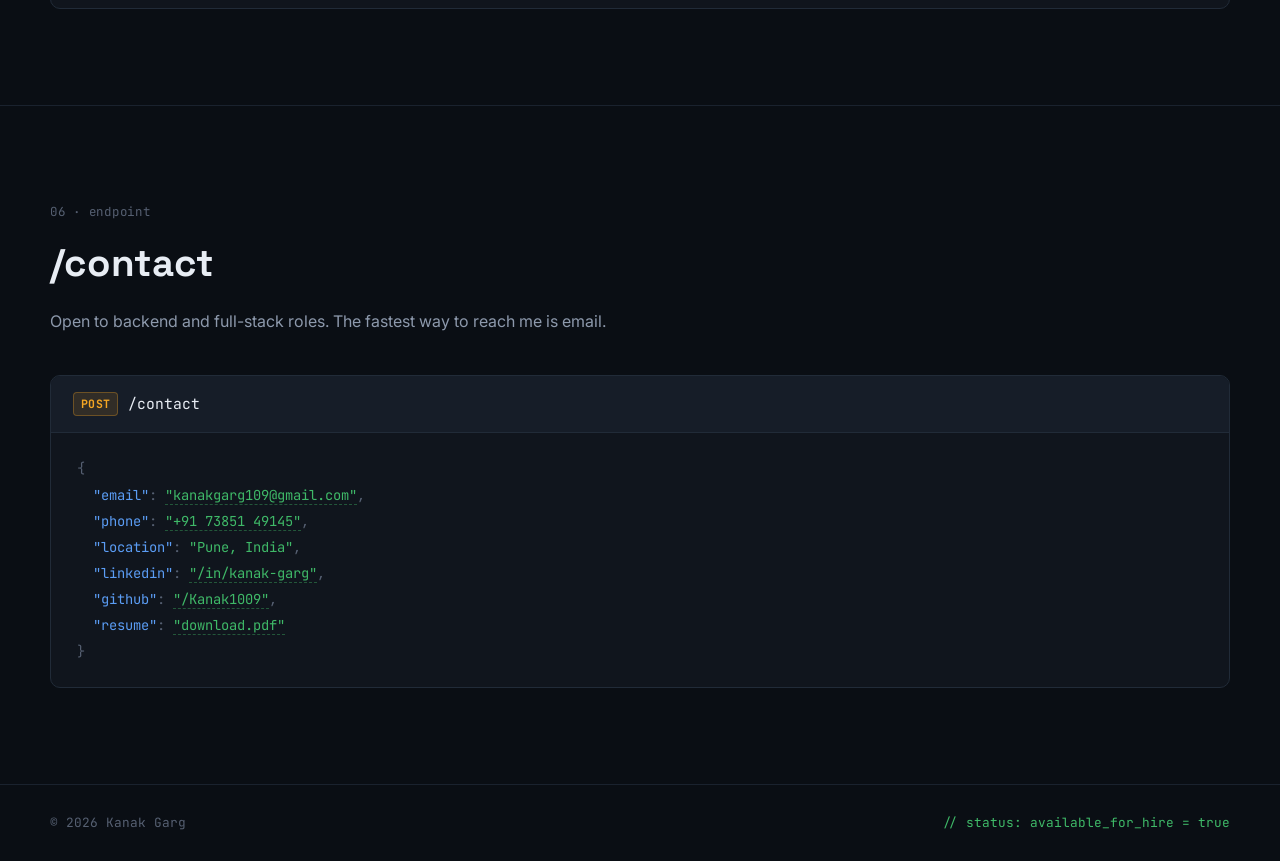
==== commit 8c22c894: "Update minor details" ====
--- a/frontend/index.html
+++ b/frontend/index.html
@@ -100,7 +100,7 @@
         <a href="Kanak_Garg_Resume.pdf" download class="btn btn-ghost"><span class="route-method get">GET</span> /resume.pdf</a>
       </div>
       <div class="hero-stats">
-        <div class="stat"><span class="stat-num">20+</span><span class="stat-label">API endpoints shipped</span></div>
+        <div class="stat"><span class="stat-num">80+</span><span class="stat-label">API endpoints shipped</span></div>
         <div class="stat"><span class="stat-num">110%</span><span class="stat-label">perf. improvement</span></div>
         <div class="stat"><span class="stat-num">8.50</span><span class="stat-label">CGPA, B.Sc CS</span></div>
       </div>
@@ -144,7 +144,7 @@
             <span class="meta-sep">&middot;</span>
             <span class="meta-item">MIT World Peace University — Project GAIA</span>
             <span class="meta-sep">&middot;</span>
-            <span class="meta-item">Jul 2025 – Dec 2025</span>
+            <span class="meta-item">Jul 2025 – Jul 2026</span>
             <span class="meta-sep">&middot;</span>
             <span class="meta-item">Pune, India</span>
           </div>
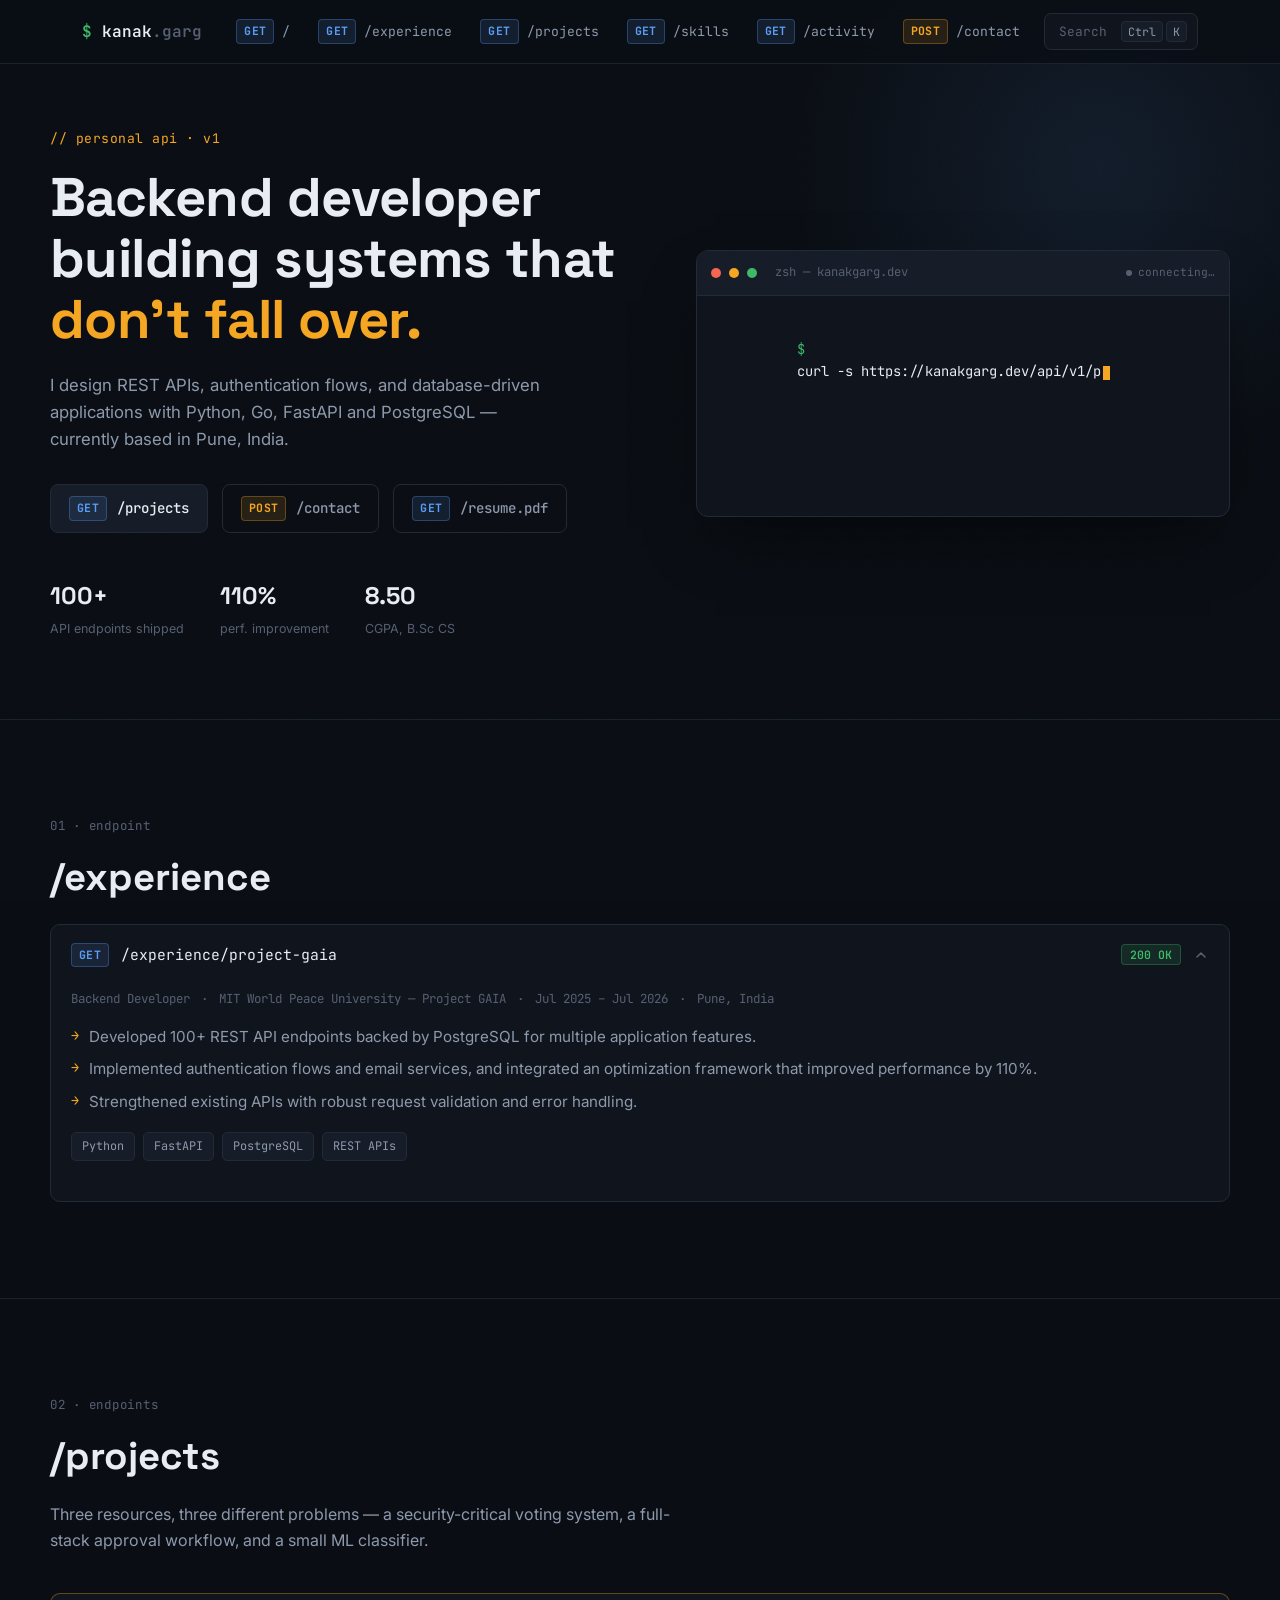
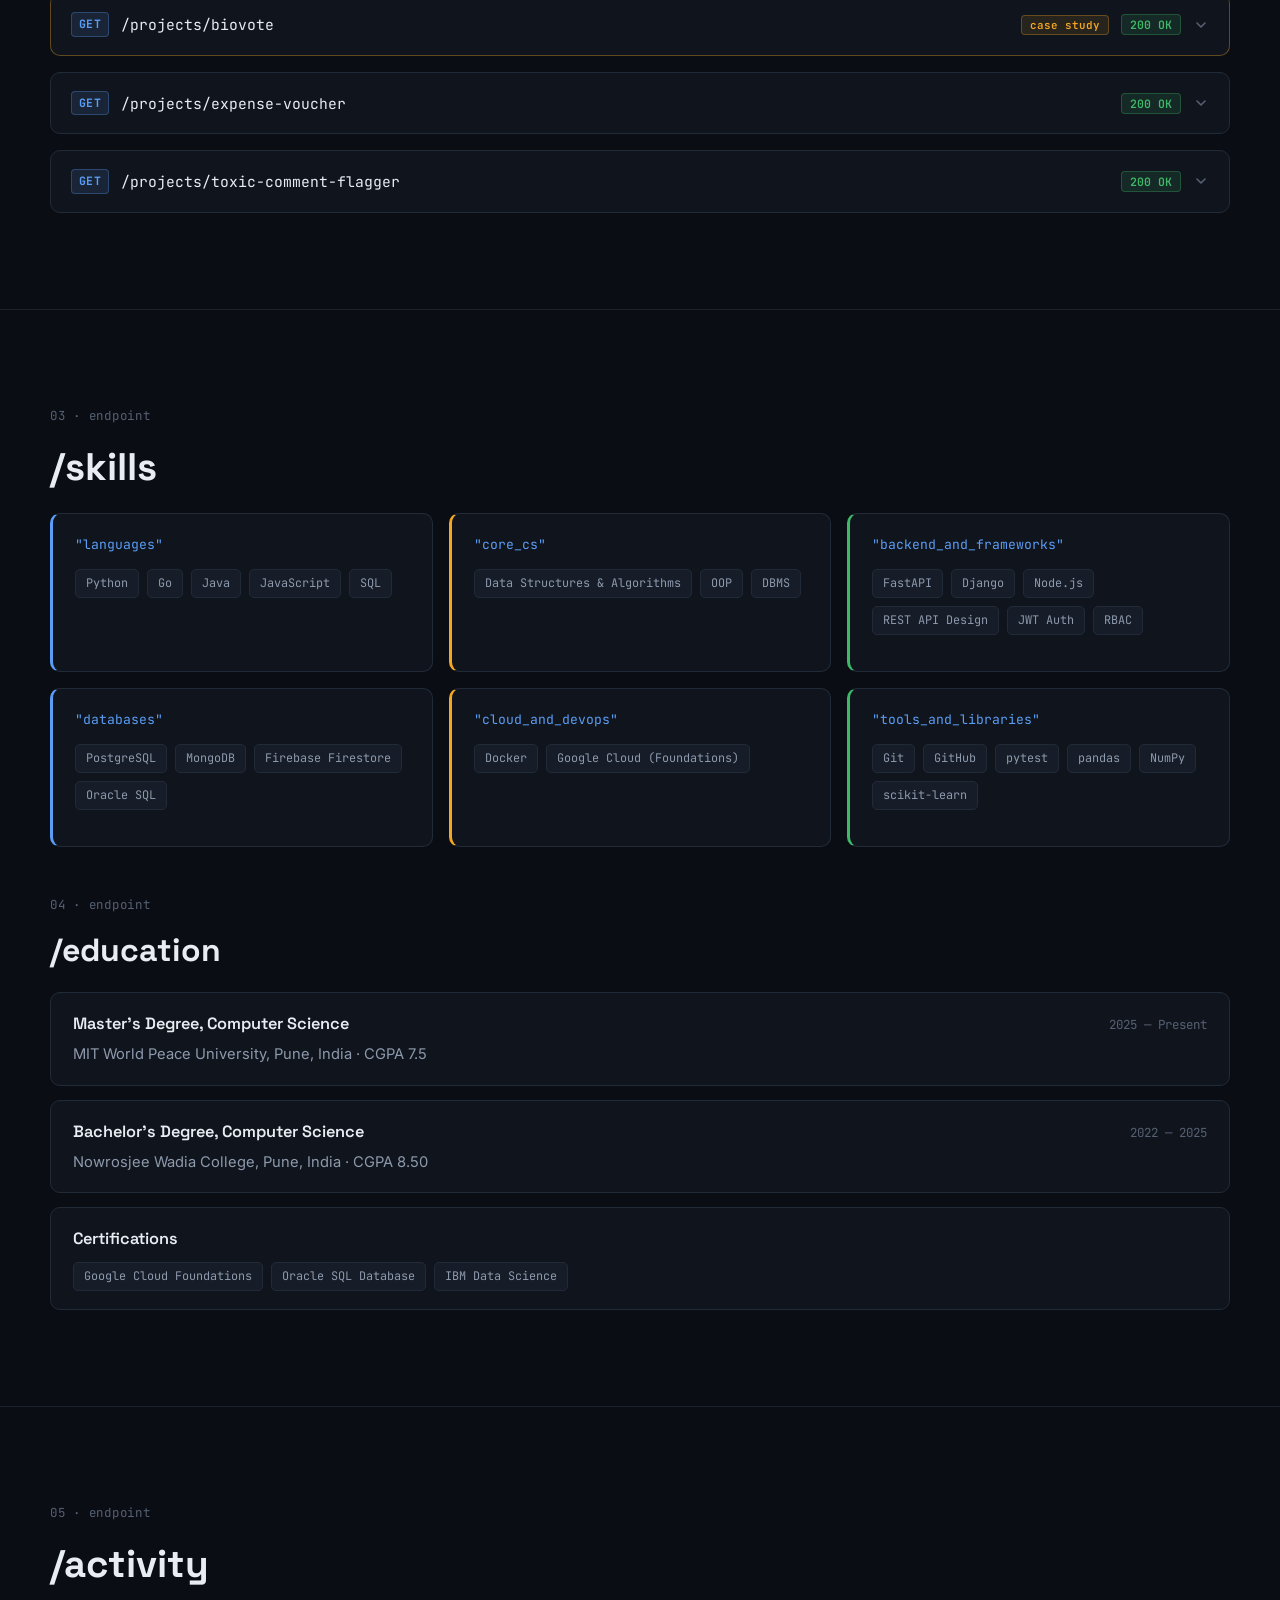
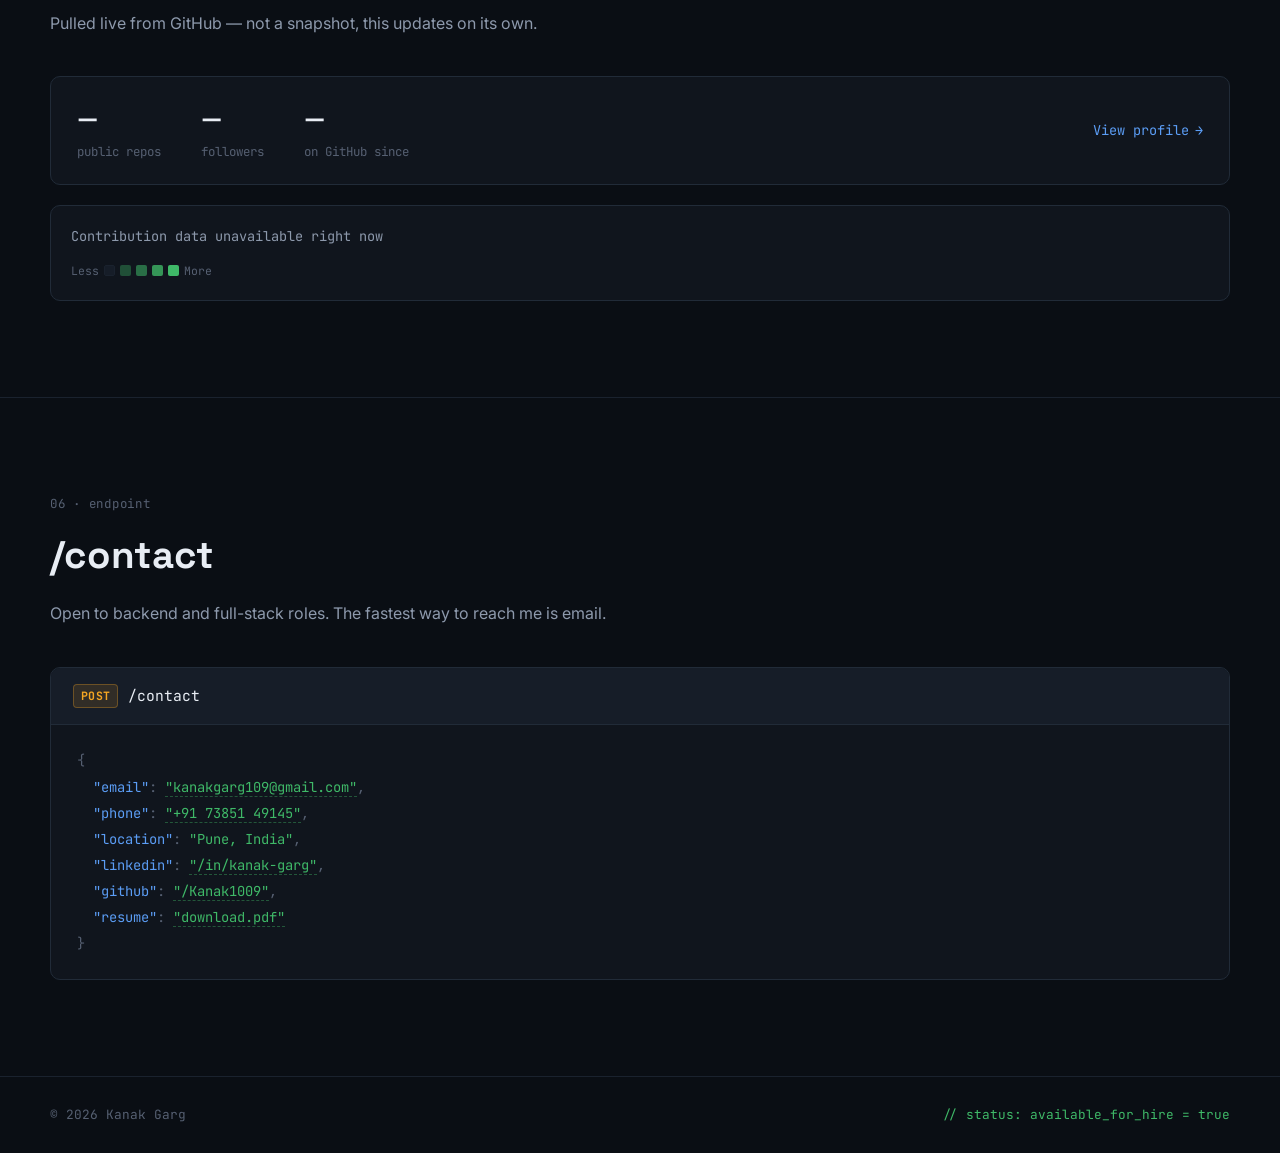
==== commit 5b77de1d: "sync portfolio with updated resume" ====
--- a/frontend/index.html
+++ b/frontend/index.html
@@ -93,14 +93,14 @@
     <div class="hero-copy">
       <p class="eyebrow">// personal api &middot; v1</p>
       <h1 class="hero-title">Backend developer<br>building systems that<br><span class="accent-underline">don't fall over.</span></h1>
-      <p class="hero-sub">I design REST APIs, authentication flows, and database-driven applications with Python, FastAPI and PostgreSQL — currently based in Pune, India.</p>
+      <p class="hero-sub">I design REST APIs, authentication flows, and database-driven applications with Python, Go, FastAPI and PostgreSQL — currently based in Pune, India.</p>
       <div class="hero-actions">
         <a href="#projects" class="btn btn-primary"><span class="route-method get">GET</span> /projects</a>
         <a href="#contact" class="btn btn-ghost"><span class="route-method post">POST</span> /contact</a>
         <a href="Kanak_Garg_Resume.pdf" download class="btn btn-ghost"><span class="route-method get">GET</span> /resume.pdf</a>
       </div>
       <div class="hero-stats">
-        <div class="stat"><span class="stat-num">80+</span><span class="stat-label">API endpoints shipped</span></div>
+        <div class="stat"><span class="stat-num">100+</span><span class="stat-label">API endpoints shipped</span></div>
         <div class="stat"><span class="stat-num">110%</span><span class="stat-label">perf. improvement</span></div>
         <div class="stat"><span class="stat-num">8.50</span><span class="stat-label">CGPA, B.Sc CS</span></div>
       </div>
@@ -149,9 +149,9 @@
             <span class="meta-item">Pune, India</span>
           </div>
           <ul class="bullet-list">
-            <li>Built 80+ CRUD API endpoints across multiple application features.</li>
-            <li>Shipped forgotten-password and email services, and integrated an optimization framework that improved performance by 110%.</li>
-            <li>Hardened existing APIs with robust validation and error handling.</li>
+            <li>Developed 100+ REST API endpoints backed by PostgreSQL for multiple application features.</li>
+            <li>Implemented authentication flows and email services, and integrated an optimization framework that improved performance by 110%.</li>
+            <li>Strengthened existing APIs with robust request validation and error handling.</li>
           </ul>
           <div class="tag-row">
             <span class="tag">Python</span><span class="tag">FastAPI</span><span class="tag">PostgreSQL</span><span class="tag">REST APIs</span>
@@ -166,7 +166,7 @@
     <div class="section-inner">
       <p class="section-eyebrow">02 &middot; endpoints</p>
       <h2 class="section-title">/projects</h2>
-      <p class="section-sub">Three resources, three different problems — a security-critical voting system, a rules engine, and a small ML classifier.</p>
+      <p class="section-sub">Three resources, three different problems — a security-critical voting system, a full-stack approval workflow, and a small ML classifier.</p>
 
       <div class="endpoint-list">
 
@@ -180,49 +180,55 @@
             <svg class="chevron" width="16" height="16" viewBox="0 0 16 16"><path d="M4 6l4 4 4-4" stroke="currentColor" stroke-width="1.6" fill="none" stroke-linecap="round" stroke-linejoin="round"/></svg>
           </button>
           <div class="endpoint-body">
-            <p class="endpoint-desc">Biometric Voter Verification System — a group project built to explore what a booth-level identity and vote-integrity system actually requires under the hood.</p>
+            <p class="endpoint-desc">Biometric Voter Verification System — a team hackathon project for the ECI (Election Commission of India), built around what a booth-level identity and vote-integrity system actually requires under the hood.</p>
 
             <div class="case-block">
               <p class="case-label">// the problem</p>
-              <p class="case-text">A polling booth needs more than "check a fingerprint and let someone vote." Officers need to be authenticated separately from voters. Every booth needs its own dashboard and audit trail. And the system has to make it structurally impossible for the same voter to be recorded twice — even if two booths query the same record seconds apart.</p>
+              <p class="case-text">A polling booth needs more than "scan a biometric and let someone vote." Officers need to be authenticated separately from voters. Every booth needs its own dashboard and an audit trail that shows tampering. And the system has to make it structurally impossible for the same voter to be recorded twice — even if two booths query the same record seconds apart.</p>
             </div>
 
             <div class="case-block">
               <p class="case-label">// the approach</p>
-              <p class="case-text">I worked on the backend: REST APIs in Go covering officer login, voter lookup, booth dashboards, and audit logs, with Firebase Firestore behind it for real-time voter records and polling-booth data. Access control runs on JWT authentication with role-based access control, so an officer's token scopes exactly what that officer's booth is allowed to see or modify.</p>
+              <p class="case-text">I built the backend: a Go (Gin) REST API with 6 endpoints covering Aadhaar + iris verification, the booth dashboard, and tamper-evident audit logs, with Firebase Firestore behind it. Access control runs on JWT authentication with role-based access control, so an officer's token scopes exactly what that officer's booth is allowed to see or modify.</p>
             </div>
 
             <div class="case-block">
               <p class="case-label">// the key decision</p>
-              <p class="case-text">Duplicate-vote prevention was the part that couldn't be an afterthought. Vote validation runs as a transaction rather than a simple read-then-write — so a "check eligibility, then mark as voted" sequence can't be split by two concurrent requests hitting the same record. It's the same class of problem as double-spending in a ledger: correctness matters more than speed here, and the transaction boundary is where that gets enforced.</p>
+              <p class="case-text">Duplicate-vote prevention was the part that couldn't be an afterthought. Vote validation uses Firestore transactions and atomic counters across 4 collections rather than a simple read-then-write — so a "check eligibility, then mark as voted" sequence can't be split by two concurrent requests hitting the same record. It's the same class of problem as double-spending in a ledger: correctness matters more than speed here, and the transaction boundary is where that gets enforced.</p>
+            </div>
+
+            <div class="case-block">
+              <p class="case-label">// protecting PII</p>
+              <p class="case-text">Aadhaar and iris data are stored as salted SHA-256 hashes rather than raw values, Firestore is restricted to backend-only access through security rules, and the service ships as a multi-stage Docker build.</p>
             </div>
 
             <div class="tag-row">
-              <span class="tag">Go</span><span class="tag">Firebase Firestore</span><span class="tag">JWT</span><span class="tag">RBAC</span><span class="tag">Transactional writes</span>
+              <span class="tag">Go</span><span class="tag">Gin</span><span class="tag">Firebase Firestore</span><span class="tag">JWT</span><span class="tag">RBAC</span><span class="tag">Docker</span><span class="tag">Transactional writes</span>
             </div>
             <a href="https://github.com/MidhunManu/BioVote" target="_blank" rel="noopener" class="source-link">View source <span aria-hidden="true">&rarr;</span></a>
           </div>
         </article>
 
-        <!-- Coupon Engine -->
+        <!-- Expense Voucher Management System -->
         <article class="endpoint-card reveal">
           <button class="endpoint-header" aria-expanded="false" data-toggle>
             <span class="route-method get">GET</span>
-            <span class="endpoint-path">/projects/coupon-engine</span>
+            <span class="endpoint-path">/projects/expense-voucher</span>
             <span class="endpoint-status status-200">200 OK</span>
             <svg class="chevron" width="16" height="16" viewBox="0 0 16 16"><path d="M4 6l4 4 4-4" stroke="currentColor" stroke-width="1.6" fill="none" stroke-linecap="round" stroke-linejoin="round"/></svg>
           </button>
           <div class="endpoint-body">
-            <p class="endpoint-desc">Coupon Recommendation Engine — a solo project. A rule-based engine in Python that maximizes customer savings at checkout.</p>
+            <p class="endpoint-desc">Expense Voucher Management System — a full-stack voucher approval system built with React, Node.js/Express, and PostgreSQL.</p>
             <ul class="bullet-list">
-              <li>Eligibility checks for validity dates, minimum cart value, and category applicability.</li>
-              <li>Discount logic for both percentage-based and flat-value coupons.</li>
-              <li>CLI interface, with unit tests written using pytest.</li>
+              <li>JWT authentication and role-based access control for 3 roles (Employee, Director, Accounts), enforced on both the frontend and the backend.</li>
+              <li>PostgreSQL schema with CHECK constraints, a sequence for race-free voucher numbers, and a status-history audit trail; transactions with row locking prevent duplicate approvals.</li>
+              <li>22 integration tests with Jest and Supertest against a real test database, plus Zod validation, bcrypt password hashing, and search, filter, and pagination APIs.</li>
             </ul>
             <div class="tag-row">
-              <span class="tag">Python</span><span class="tag">pytest</span><span class="tag">CLI</span>
-            </div>
-            <a href="https://github.com/Kanak1009/Smart-Coupon-Recommendation" target="_blank" rel="noopener" class="source-link">View source <span aria-hidden="true">&rarr;</span></a>
+              <span class="tag">React</span><span class="tag">Node.js</span><span class="tag">Express</span><span class="tag">PostgreSQL</span><span class="tag">JWT</span><span class="tag">Jest</span>
+            </div>
+            <!-- To add a source link, paste the repo URL here:
+            <a href="REPO_URL" target="_blank" rel="noopener" class="source-link">View source <span aria-hidden="true">&rarr;</span></a> -->
           </div>
         </article>
 
@@ -237,9 +243,8 @@
           <div class="endpoint-body">
             <p class="endpoint-desc">A machine learning system that classifies comments into toxic, obscene, insult, and sarcastic categories.</p>
             <ul class="bullet-list">
-              <li>TF-IDF vectorization for text preprocessing and feature extraction.</li>
-              <li>A neural network built from Dense layers with ReLU and Sigmoid activations.</li>
-              <li>Trained with backpropagation, with an end-to-end prediction pipeline.</li>
+              <li>TF-IDF features and a neural network (Dense, ReLU, Sigmoid) trained with backpropagation.</li>
+              <li>An end-to-end prediction pipeline covering preprocessing, training, and evaluation.</li>
             </ul>
             <div class="tag-row">
               <span class="tag">Python</span><span class="tag">scikit-learn</span><span class="tag">Neural Networks</span><span class="tag">TF-IDF</span>
@@ -262,19 +267,37 @@
         <div class="skills-block reveal skills-block--blue">
           <p class="skills-key"><span class="jk">"languages"</span></p>
           <div class="tag-row">
-            <span class="tag">Python</span><span class="tag">SQL</span><span class="tag">JavaScript</span><span class="tag">HTML</span><span class="tag">CSS</span><span class="tag">Java</span><span class="tag">Go</span>
+            <span class="tag">Python</span><span class="tag">Go</span><span class="tag">Java</span><span class="tag">JavaScript</span><span class="tag">SQL</span>
           </div>
         </div>
         <div class="skills-block reveal skills-block--amber">
-          <p class="skills-key"><span class="jk">"frameworks_and_libraries"</span></p>
-          <div class="tag-row">
-            <span class="tag">FastAPI</span><span class="tag">Django</span><span class="tag">pandas</span><span class="tag">NumPy</span><span class="tag">scikit-learn</span>
+          <p class="skills-key"><span class="jk">"core_cs"</span></p>
+          <div class="tag-row">
+            <span class="tag">Data Structures &amp; Algorithms</span><span class="tag">OOP</span><span class="tag">DBMS</span>
           </div>
         </div>
         <div class="skills-block reveal skills-block--green">
-          <p class="skills-key"><span class="jk">"tools"</span></p>
-          <div class="tag-row">
-            <span class="tag">PostgreSQL</span><span class="tag">Firebase</span><span class="tag">Git</span><span class="tag">GitHub</span><span class="tag">Power BI</span>
+          <p class="skills-key"><span class="jk">"backend_and_frameworks"</span></p>
+          <div class="tag-row">
+            <span class="tag">FastAPI</span><span class="tag">Django</span><span class="tag">Node.js</span><span class="tag">REST API Design</span><span class="tag">JWT Auth</span><span class="tag">RBAC</span>
+          </div>
+        </div>
+        <div class="skills-block reveal skills-block--blue">
+          <p class="skills-key"><span class="jk">"databases"</span></p>
+          <div class="tag-row">
+            <span class="tag">PostgreSQL</span><span class="tag">MongoDB</span><span class="tag">Firebase Firestore</span><span class="tag">Oracle SQL</span>
+          </div>
+        </div>
+        <div class="skills-block reveal skills-block--amber">
+          <p class="skills-key"><span class="jk">"cloud_and_devops"</span></p>
+          <div class="tag-row">
+            <span class="tag">Docker</span><span class="tag">Google Cloud (Foundations)</span>
+          </div>
+        </div>
+        <div class="skills-block reveal skills-block--green">
+          <p class="skills-key"><span class="jk">"tools_and_libraries"</span></p>
+          <div class="tag-row">
+            <span class="tag">Git</span><span class="tag">GitHub</span><span class="tag">pytest</span><span class="tag">pandas</span><span class="tag">NumPy</span><span class="tag">scikit-learn</span>
           </div>
         </div>
       </div>
@@ -288,7 +311,7 @@
               <span class="edu-degree">Master's Degree, Computer Science</span>
               <span class="edu-date">2025 — Present</span>
             </div>
-            <span class="edu-school">MIT World Peace University, Pune, India</span>
+            <span class="edu-school">MIT World Peace University, Pune, India &middot; CGPA 7.5</span>
           </div>
           <div class="edu-item">
             <div class="edu-top">
@@ -296,6 +319,14 @@
               <span class="edu-date">2022 — 2025</span>
             </div>
             <span class="edu-school">Nowrosjee Wadia College, Pune, India &middot; CGPA 8.50</span>
+          </div>
+          <div class="edu-item">
+            <div class="edu-top">
+              <span class="edu-degree">Certifications</span>
+            </div>
+            <div class="tag-row" style="margin: 10px 0 0;">
+              <span class="tag">Google Cloud Foundations</span><span class="tag">Oracle SQL Database</span><span class="tag">IBM Data Science</span>
+            </div>
           </div>
         </div>
       </div>
